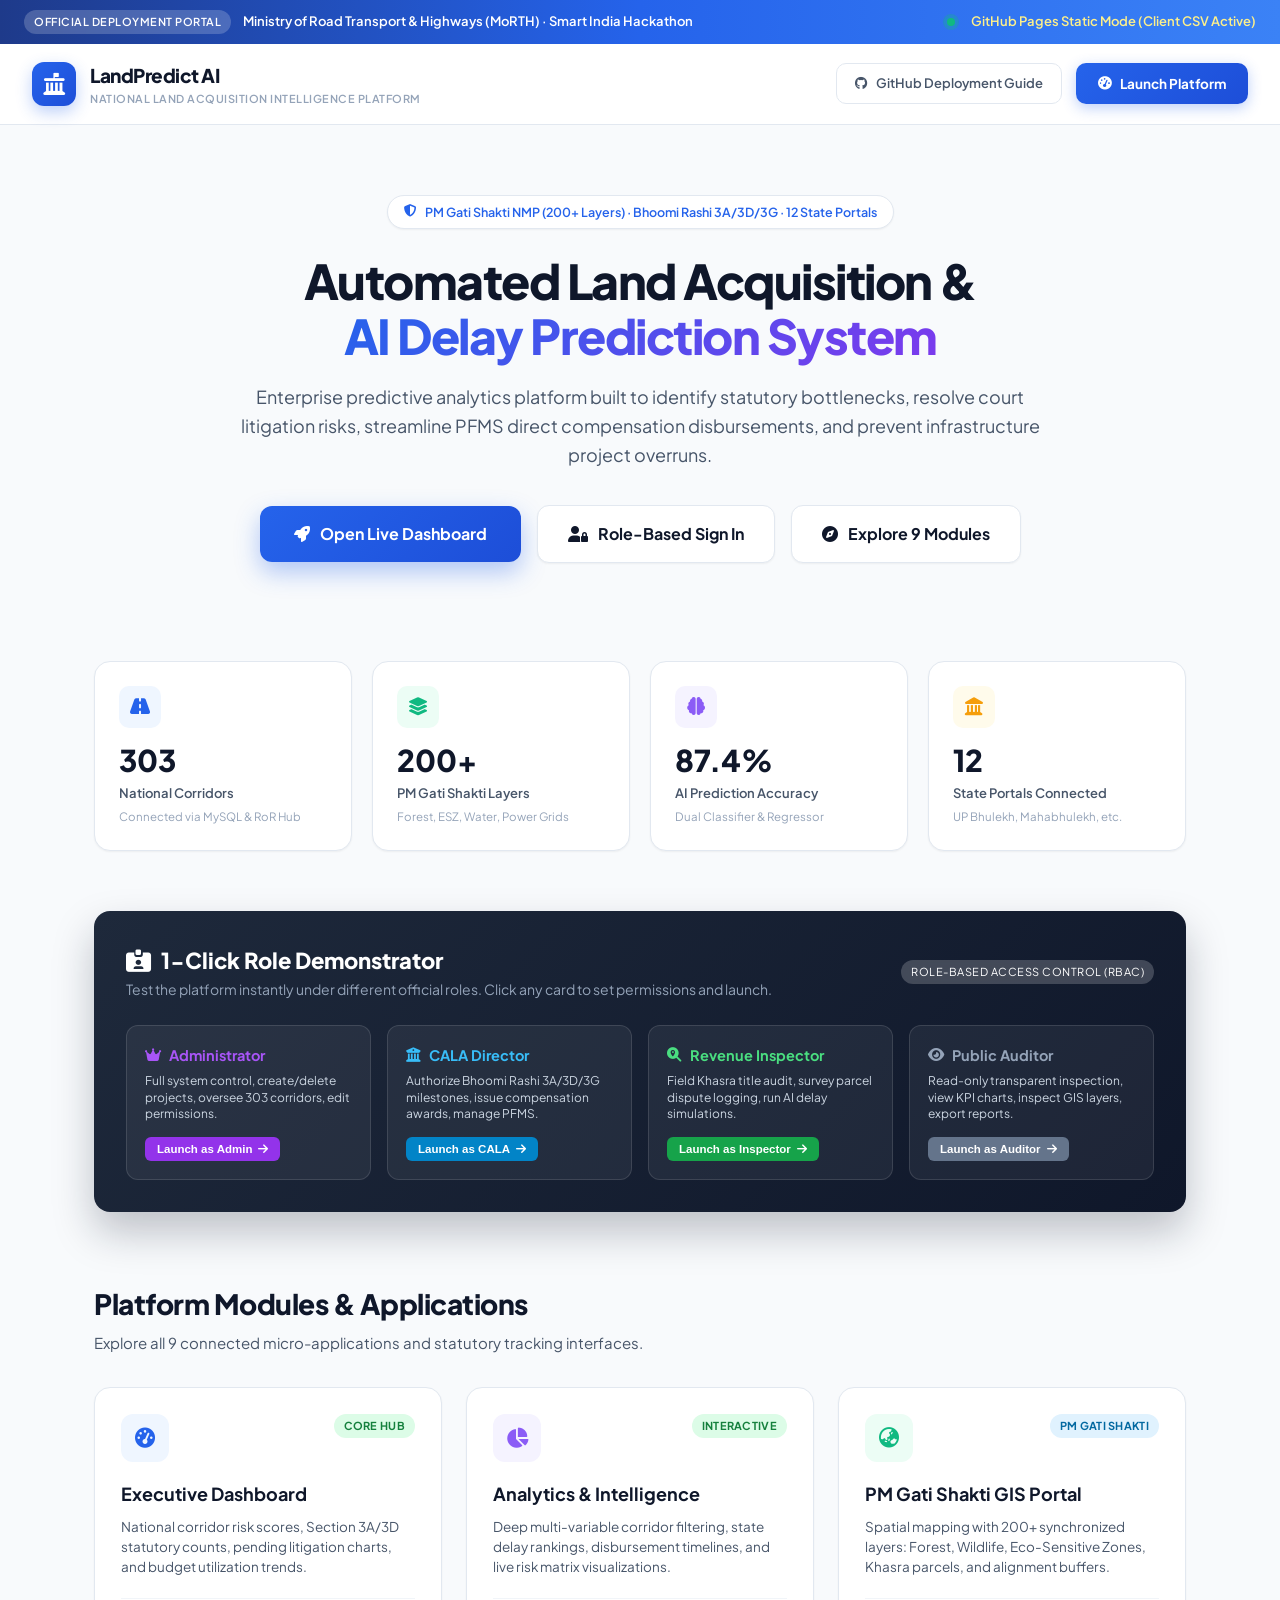
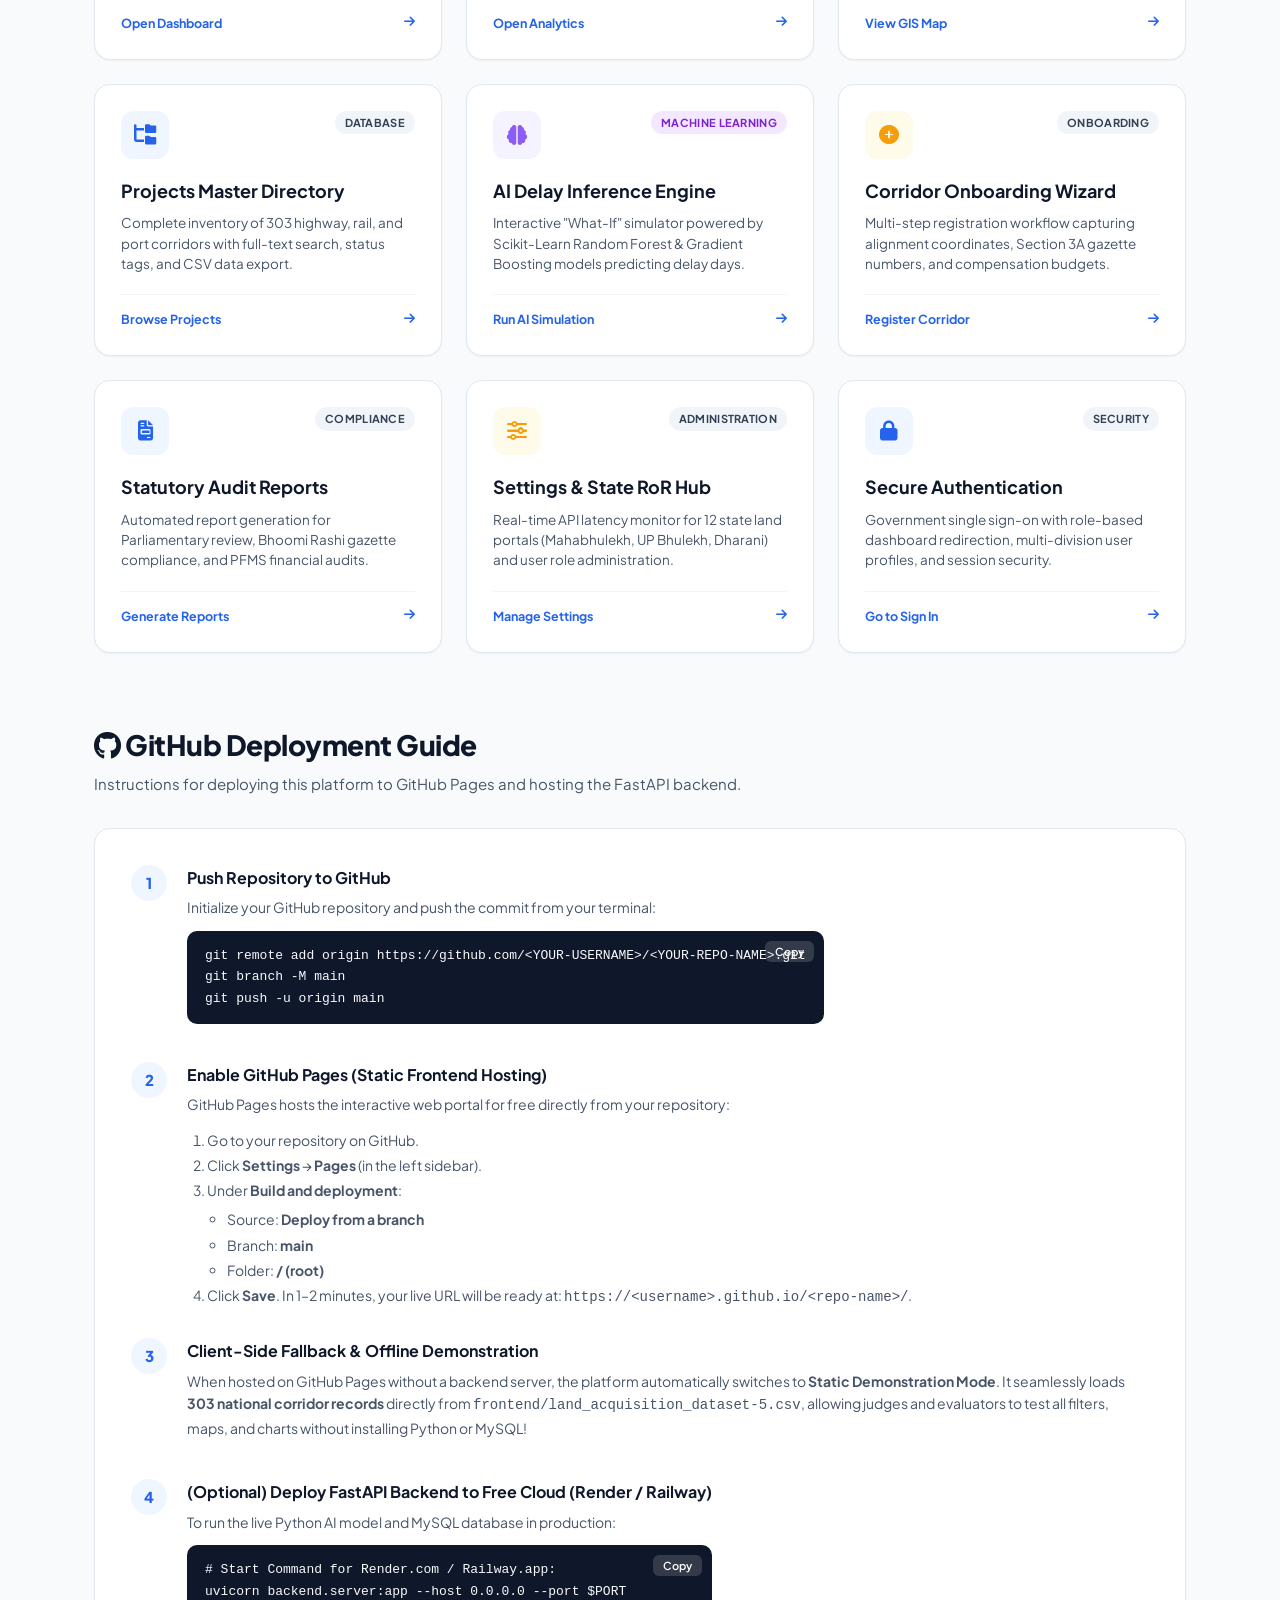
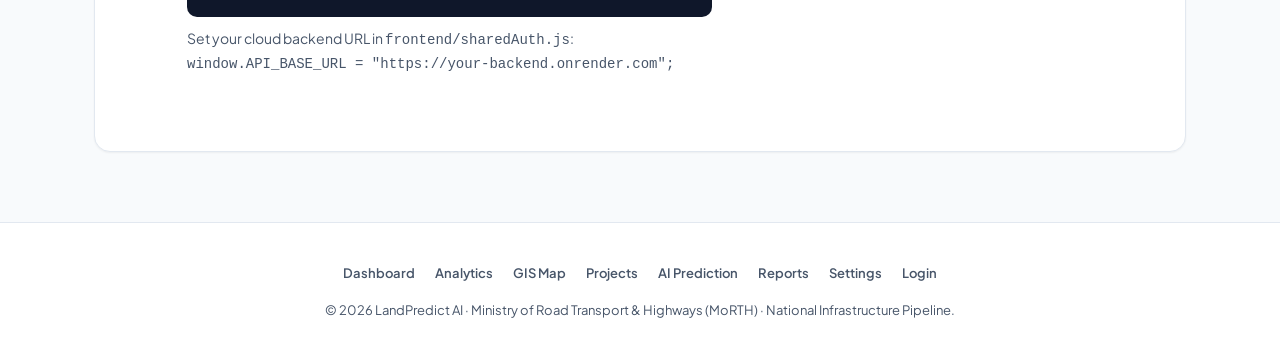
==== index.html @ 73cb28b0 "welcome to LandPredict second" ====
<!DOCTYPE html>
<html lang="en">
<head>
  <meta charset="UTF-8" />
  <meta name="viewport" content="width=device-width, initial-scale=1.0" />
  <title>LandPredict AI | National Land Acquisition Intelligence Platform</title>
  
  <!-- Font & Icons -->
  <link rel="preconnect" href="https://fonts.googleapis.com" />
  <link rel="preconnect" href="https://fonts.gstatic.com" crossorigin />
  <link href="https://fonts.googleapis.com/css2?family=Plus+Jakarta+Sans:wght@400;500;600;700;800&family=JetBrains+Mono:wght@400;600&display=swap" rel="stylesheet" />
  <link rel="stylesheet" href="https://cdnjs.cloudflare.com/ajax/libs/font-awesome/6.5.1/css/all.min.css" />

  <style>
    :root {
      --primary: #2563eb;
      --primary-hover: #1d4ed8;
      --primary-light: #eff6ff;
      --secondary: #0f172a;
      --accent: #f59e0b;
      --success: #10b981;
      --danger: #ef4444;
      --purple: #8b5cf6;
      --teal: #0d9488;
      --bg: #f8fafc;
      --surface: #ffffff;
      --border: #e2e8f0;
      --text-primary: #0f172a;
      --text-secondary: #475569;
      --text-muted: #94a3b8;
      --radius: 16px;
      --shadow-sm: 0 1px 2px 0 rgba(0, 0, 0, 0.05);
      --shadow: 0 10px 30px -5px rgba(0, 0, 0, 0.08);
      --shadow-lg: 0 20px 40px -10px rgba(0, 0, 0, 0.12);
    }

    * {
      box-sizing: border-box;
      margin: 0;
      padding: 0;
    }

    body {
      font-family: 'Plus Jakarta Sans', sans-serif;
      background: var(--bg);
      color: var(--text-primary);
      line-height: 1.6;
      overflow-x: hidden;
    }

    /* Top Announcement Bar */
    .top-banner {
      background: linear-gradient(90deg, #1e3a8a, #2563eb, #3b82f6);
      color: #ffffff;
      padding: 10px 24px;
      font-size: 13px;
      font-weight: 600;
      display: flex;
      justify-content: space-between;
      align-items: center;
      box-shadow: 0 2px 10px rgba(37, 99, 235, 0.2);
    }

    .top-banner-left {
      display: flex;
      align-items: center;
      gap: 12px;
    }

    .banner-badge {
      background: rgba(255, 255, 255, 0.2);
      padding: 3px 10px;
      border-radius: 20px;
      font-size: 11px;
      text-transform: uppercase;
      letter-spacing: 0.5px;
      backdrop-filter: blur(4px);
    }

    .top-banner-right {
      display: flex;
      align-items: center;
      gap: 16px;
    }

    .live-dot {
      width: 8px;
      height: 8px;
      background: #10b981;
      border-radius: 50%;
      display: inline-block;
      box-shadow: 0 0 0 4px rgba(16, 185, 129, 0.3);
      animation: pulseDot 2s infinite;
    }

    @keyframes pulseDot {
      0% { box-shadow: 0 0 0 0 rgba(16, 185, 129, 0.7); }
      70% { box-shadow: 0 0 0 8px rgba(16, 185, 129, 0); }
      100% { box-shadow: 0 0 0 0 rgba(16, 185, 129, 0); }
    }

    /* Navigation Bar */
    .navbar {
      background: rgba(255, 255, 255, 0.95);
      backdrop-filter: blur(12px);
      border-bottom: 1px solid var(--border);
      position: sticky;
      top: 0;
      z-index: 100;
      padding: 16px 32px;
      display: flex;
      justify-content: space-between;
      align-items: center;
    }

    .nav-brand {
      display: flex;
      align-items: center;
      gap: 14px;
      text-decoration: none;
      color: inherit;
    }

    .brand-logo {
      width: 44px;
      height: 44px;
      background: linear-gradient(135deg, #2563eb, #1d4ed8);
      color: #ffffff;
      border-radius: 12px;
      display: flex;
      align-items: center;
      justify-content: center;
      font-size: 22px;
      box-shadow: 0 6px 16px rgba(37, 99, 235, 0.3);
    }

    .brand-text h1 {
      font-size: 19px;
      font-weight: 800;
      letter-spacing: -0.5px;
      color: var(--secondary);
    }

    .brand-text p {
      font-size: 11px;
      font-weight: 600;
      color: var(--text-muted);
      text-transform: uppercase;
      letter-spacing: 0.5px;
    }

    .nav-actions {
      display: flex;
      align-items: center;
      gap: 14px;
    }

    .btn-nav-outline {
      padding: 9px 18px;
      border: 1px solid var(--border);
      border-radius: 10px;
      background: #ffffff;
      color: var(--text-secondary);
      font-size: 13px;
      font-weight: 600;
      text-decoration: none;
      display: inline-flex;
      align-items: center;
      gap: 8px;
      transition: all 0.2s ease;
    }

    .btn-nav-outline:hover {
      border-color: var(--primary);
      color: var(--primary);
      background: var(--primary-light);
    }

    .btn-nav-primary {
      padding: 10px 22px;
      border-radius: 10px;
      background: linear-gradient(135deg, var(--primary), #1d4ed8);
      color: #ffffff;
      font-size: 13.5px;
      font-weight: 700;
      text-decoration: none;
      display: inline-flex;
      align-items: center;
      gap: 8px;
      box-shadow: 0 4px 14px rgba(37, 99, 235, 0.3);
      transition: all 0.2s ease;
    }

    .btn-nav-primary:hover {
      transform: translateY(-2px);
      box-shadow: 0 8px 20px rgba(37, 99, 235, 0.4);
    }

    /* Hero Section */
    .hero {
      padding: 70px 24px 50px 24px;
      text-align: center;
      max-width: 1080px;
      margin: 0 auto;
    }

    .hero-pill {
      display: inline-flex;
      align-items: center;
      gap: 8px;
      background: #ffffff;
      border: 1px solid var(--border);
      border-radius: 30px;
      padding: 6px 16px;
      font-size: 12.5px;
      font-weight: 600;
      color: var(--primary);
      margin-bottom: 24px;
      box-shadow: var(--shadow-sm);
    }

    .hero h1 {
      font-size: 48px;
      font-weight: 800;
      line-height: 1.15;
      letter-spacing: -1.5px;
      color: var(--secondary);
      margin-bottom: 20px;
    }

    .hero h1 span {
      background: linear-gradient(135deg, #2563eb, #7c3aed);
      -webkit-background-clip: text;
      -webkit-text-fill-color: transparent;
    }

    .hero p {
      font-size: 18px;
      color: var(--text-secondary);
      max-width: 800px;
      margin: 0 auto 36px auto;
      line-height: 1.6;
    }

    .hero-cta-row {
      display: flex;
      justify-content: center;
      align-items: center;
      gap: 16px;
      flex-wrap: wrap;
      margin-bottom: 48px;
    }

    .btn-hero-primary {
      padding: 15px 34px;
      border-radius: 12px;
      background: linear-gradient(135deg, #2563eb, #1d4ed8);
      color: #ffffff;
      font-size: 16px;
      font-weight: 700;
      text-decoration: none;
      display: inline-flex;
      align-items: center;
      gap: 10px;
      box-shadow: 0 10px 25px rgba(37, 99, 235, 0.35);
      transition: all 0.25s ease;
    }

    .btn-hero-primary:hover {
      transform: translateY(-3px);
      box-shadow: 0 14px 30px rgba(37, 99, 235, 0.45);
    }

    .btn-hero-secondary {
      padding: 15px 30px;
      border-radius: 12px;
      background: #ffffff;
      border: 1px solid var(--border);
      color: var(--secondary);
      font-size: 16px;
      font-weight: 700;
      text-decoration: none;
      display: inline-flex;
      align-items: center;
      gap: 10px;
      box-shadow: var(--shadow-sm);
      transition: all 0.25s ease;
    }

    .btn-hero-secondary:hover {
      background: var(--surface);
      border-color: #cbd5e1;
      transform: translateY(-2px);
    }

    /* Metrics Bar */
    .metrics-container {
      display: grid;
      grid-template-columns: repeat(auto-fit, minmax(220px, 1fr));
      gap: 20px;
      max-width: 1140px;
      margin: 0 auto 60px auto;
      padding: 0 24px;
    }

    .metric-card {
      background: #ffffff;
      border: 1px solid var(--border);
      border-radius: var(--radius);
      padding: 24px;
      text-align: left;
      box-shadow: var(--shadow-sm);
      transition: transform 0.2s ease, box-shadow 0.2s ease;
    }

    .metric-card:hover {
      transform: translateY(-3px);
      box-shadow: var(--shadow);
    }

    .metric-icon {
      width: 42px;
      height: 42px;
      border-radius: 10px;
      display: flex;
      align-items: center;
      justify-content: center;
      font-size: 18px;
      margin-bottom: 16px;
    }

    .icon-blue { background: #eff6ff; color: #2563eb; }
    .icon-green { background: #ecfdf5; color: #10b981; }
    .icon-purple { background: #f5f3ff; color: #8b5cf6; }
    .icon-amber { background: #fffbeb; color: #f59e0b; }

    .metric-value {
      font-size: 30px;
      font-weight: 800;
      color: var(--secondary);
      line-height: 1.1;
      margin-bottom: 6px;
    }

    .metric-label {
      font-size: 13px;
      font-weight: 600;
      color: var(--text-secondary);
    }

    .metric-sub {
      font-size: 11.5px;
      color: var(--text-muted);
      margin-top: 4px;
    }

    /* Section Header */
    .section-wrapper {
      max-width: 1140px;
      margin: 0 auto 70px auto;
      padding: 0 24px;
    }

    .section-header {
      margin-bottom: 32px;
      display: flex;
      justify-content: space-between;
      align-items: flex-end;
      flex-wrap: wrap;
      gap: 16px;
    }

    .section-header h2 {
      font-size: 28px;
      font-weight: 800;
      color: var(--secondary);
      letter-spacing: -0.5px;
    }

    .section-header p {
      font-size: 15px;
      color: var(--text-secondary);
      margin-top: 4px;
    }

    /* Module Launch Grid */
    .modules-grid {
      display: grid;
      grid-template-columns: repeat(auto-fill, minmax(330px, 1fr));
      gap: 24px;
    }

    .module-card {
      background: #ffffff;
      border: 1px solid var(--border);
      border-radius: var(--radius);
      padding: 26px;
      display: flex;
      flex-direction: column;
      justify-content: space-between;
      text-decoration: none;
      color: inherit;
      box-shadow: var(--shadow-sm);
      transition: all 0.25s cubic-bezier(0.16, 1, 0.3, 1);
      position: relative;
      overflow: hidden;
    }

    .module-card:hover {
      transform: translateY(-5px);
      box-shadow: var(--shadow-lg);
      border-color: #93c5fd;
    }

    .card-top {
      display: flex;
      justify-content: space-between;
      align-items: flex-start;
      margin-bottom: 18px;
    }

    .card-icon {
      width: 48px;
      height: 48px;
      border-radius: 12px;
      display: flex;
      align-items: center;
      justify-content: center;
      font-size: 20px;
    }

    .card-tag {
      font-size: 11px;
      font-weight: 700;
      padding: 3px 10px;
      border-radius: 20px;
      text-transform: uppercase;
      letter-spacing: 0.3px;
    }

    .tag-live { background: #dcfce7; color: #15803d; }
    .tag-ai { background: #f3e8ff; color: #7e22ce; }
    .tag-gis { background: #e0f2fe; color: #0369a1; }
    .tag-core { background: #f1f5f9; color: #334155; }

    .module-card h3 {
      font-size: 18px;
      font-weight: 700;
      color: var(--secondary);
      margin-bottom: 8px;
      display: flex;
      align-items: center;
      gap: 8px;
    }

    .module-card p {
      font-size: 13.5px;
      color: var(--text-secondary);
      line-height: 1.5;
      margin-bottom: 20px;
    }

    .card-footer {
      display: flex;
      justify-content: space-between;
      align-items: center;
      border-top: 1px solid #f1f5f9;
      padding-top: 14px;
      font-size: 12.5px;
      font-weight: 700;
      color: var(--primary);
    }

    .card-footer i {
      transition: transform 0.2s ease;
    }

    .module-card:hover .card-footer i {
      transform: translateX(4px);
    }

    /* Role Quick Selector Box */
    .role-simulator-card {
      background: linear-gradient(135deg, #1e293b, #0f172a);
      border-radius: var(--radius);
      padding: 32px;
      color: #ffffff;
      margin-bottom: 70px;
      box-shadow: 0 20px 40px rgba(15, 23, 42, 0.25);
    }

    .role-sim-header {
      display: flex;
      justify-content: space-between;
      align-items: center;
      margin-bottom: 24px;
      flex-wrap: wrap;
      gap: 16px;
    }

    .role-sim-header h3 {
      font-size: 22px;
      font-weight: 800;
      display: flex;
      align-items: center;
      gap: 10px;
    }

    .role-sim-header p {
      font-size: 14px;
      color: #94a3b8;
    }

    .roles-grid {
      display: grid;
      grid-template-columns: repeat(auto-fit, minmax(230px, 1fr));
      gap: 16px;
    }

    .role-btn-card {
      background: rgba(255, 255, 255, 0.06);
      border: 1px solid rgba(255, 255, 255, 0.12);
      border-radius: 12px;
      padding: 18px;
      text-align: left;
      cursor: pointer;
      color: #ffffff;
      transition: all 0.2s ease;
      display: flex;
      flex-direction: column;
      justify-content: space-between;
    }

    .role-btn-card:hover {
      background: rgba(255, 255, 255, 0.12);
      border-color: #60a5fa;
      transform: translateY(-3px);
    }

    .role-badge-title {
      font-size: 14.5px;
      font-weight: 700;
      margin-bottom: 6px;
      display: flex;
      align-items: center;
      gap: 8px;
    }

    .role-btn-card p {
      font-size: 12px;
      color: #cbd5e1;
      line-height: 1.4;
      margin-bottom: 14px;
    }

    .btn-launch-role {
      font-size: 11.5px;
      font-weight: 700;
      padding: 6px 12px;
      border-radius: 6px;
      background: var(--primary);
      color: #ffffff;
      border: none;
      display: inline-flex;
      align-items: center;
      gap: 6px;
      cursor: pointer;
      width: fit-content;
    }

    /* GitHub Deployment Guide */
    .guide-card {
      background: #ffffff;
      border: 1px solid var(--border);
      border-radius: var(--radius);
      padding: 36px;
      box-shadow: var(--shadow-sm);
    }

    .step-item {
      display: flex;
      gap: 20px;
      margin-bottom: 28px;
    }

    .step-number {
      width: 36px;
      height: 36px;
      border-radius: 50%;
      background: var(--primary-light);
      color: var(--primary);
      font-weight: 800;
      font-size: 15px;
      display: flex;
      align-items: center;
      justify-content: center;
      flex-shrink: 0;
    }

    .step-content h4 {
      font-size: 16px;
      font-weight: 700;
      color: var(--secondary);
      margin-bottom: 6px;
    }

    .step-content p {
      font-size: 14px;
      color: var(--text-secondary);
      margin-bottom: 12px;
    }

    .code-box {
      background: #0f172a;
      color: #f8fafc;
      padding: 14px 18px;
      border-radius: 10px;
      font-family: 'JetBrains Mono', monospace;
      font-size: 13px;
      overflow-x: auto;
      margin-bottom: 10px;
      position: relative;
    }

    .code-box button.copy-btn {
      position: absolute;
      top: 10px;
      right: 10px;
      background: rgba(255, 255, 255, 0.15);
      border: none;
      color: #ffffff;
      padding: 4px 10px;
      border-radius: 6px;
      font-size: 11px;
      font-family: 'Plus Jakarta Sans', sans-serif;
      font-weight: 600;
      cursor: pointer;
      transition: background 0.15s ease;
    }

    .code-box button.copy-btn:hover {
      background: rgba(255, 255, 255, 0.3);
    }

    /* Footer */
    footer {
      background: #ffffff;
      border-top: 1px solid var(--border);
      padding: 40px 24px;
      text-align: center;
      font-size: 13px;
      color: var(--text-secondary);
    }

    .footer-links {
      display: flex;
      justify-content: center;
      gap: 20px;
      margin-bottom: 16px;
      flex-wrap: wrap;
    }

    .footer-links a {
      color: var(--text-secondary);
      text-decoration: none;
      font-weight: 600;
      transition: color 0.15s ease;
    }

    .footer-links a:hover {
      color: var(--primary);
    }

    /* Toast */
    #deployToast {
      position: fixed;
      bottom: 24px;
      right: 24px;
      background: #0f172a;
      color: #ffffff;
      padding: 12px 20px;
      border-radius: 10px;
      font-size: 13px;
      font-weight: 600;
      box-shadow: 0 10px 30px rgba(0,0,0,0.25);
      display: none;
      align-items: center;
      gap: 10px;
      z-index: 1000;
      animation: fadeIn 0.2s ease;
    }

    @keyframes fadeIn {
      from { opacity: 0; transform: translateY(10px); }
      to { opacity: 1; transform: translateY(0); }
    }
  </style>
</head>
<body>

  <!-- Top Announcement Bar -->
  <div class="top-banner">
    <div class="top-banner-left">
      <span class="banner-badge">Official Deployment Portal</span>
      <span>Ministry of Road Transport & Highways (MoRTH) &middot; Smart India Hackathon</span>
    </div>
    <div class="top-banner-right">
      <span class="live-dot"></span>
      <span id="backendStatusText">Backend API: Checking...</span>
    </div>
  </div>

  <!-- Navigation Bar -->
  <nav class="navbar">
    <a href="#" class="nav-brand">
      <div class="brand-logo">
        <i class="fa-solid fa-landmark-flag"></i>
      </div>
      <div class="brand-text">
        <h1>LandPredict AI</h1>
        <p>National Land Acquisition Intelligence Platform</p>
      </div>
    </a>

    <div class="nav-actions">
      <a href="#github-guide" class="btn-nav-outline">
        <i class="fa-brands fa-github"></i> GitHub Deployment Guide
      </a>
      <a href="frontend/dashboard.html" class="btn-nav-primary">
        <i class="fa-solid fa-gauge-high"></i> Launch Platform
      </a>
    </div>
  </nav>

  <!-- Hero Section -->
  <header class="hero">
    <div class="hero-pill">
      <i class="fa-solid fa-shield-halved"></i>
      PM Gati Shakti NMP (200+ Layers) &middot; Bhoomi Rashi 3A/3D/3G &middot; 12 State Portals
    </div>
    <h1>
      Automated Land Acquisition &amp;<br />
      <span>AI Delay Prediction System</span>
    </h1>
    <p>
      Enterprise predictive analytics platform built to identify statutory bottlenecks, resolve court litigation risks, streamline PFMS direct compensation disbursements, and prevent infrastructure project overruns.
    </p>

    <div class="hero-cta-row">
      <a href="frontend/dashboard.html" class="btn-hero-primary">
        <i class="fa-solid fa-rocket"></i> Open Live Dashboard
      </a>
      <a href="frontend/login.html" class="btn-hero-secondary">
        <i class="fa-solid fa-user-lock"></i> Role-Based Sign In
      </a>
      <a href="#modules" class="btn-hero-secondary">
        <i class="fa-solid fa-compass"></i> Explore 9 Modules
      </a>
    </div>
  </header>

  <!-- System Metrics Overview -->
  <section class="metrics-container">
    <div class="metric-card">
      <div class="metric-icon icon-blue">
        <i class="fa-solid fa-road"></i>
      </div>
      <div class="metric-value">303</div>
      <div class="metric-label">National Corridors</div>
      <div class="metric-sub">Connected via MySQL &amp; RoR Hub</div>
    </div>

    <div class="metric-card">
      <div class="metric-icon icon-green">
        <i class="fa-solid fa-layer-group"></i>
      </div>
      <div class="metric-value">200+</div>
      <div class="metric-label">PM Gati Shakti Layers</div>
      <div class="metric-sub">Forest, ESZ, Water, Power Grids</div>
    </div>

    <div class="metric-card">
      <div class="metric-icon icon-purple">
        <i class="fa-solid fa-brain"></i>
      </div>
      <div class="metric-value">87.4%</div>
      <div class="metric-label">AI Prediction Accuracy</div>
      <div class="metric-sub">Dual Classifier &amp; Regressor</div>
    </div>

    <div class="metric-card">
      <div class="metric-icon icon-amber">
        <i class="fa-solid fa-landmark"></i>
      </div>
      <div class="metric-value">12</div>
      <div class="metric-label">State Portals Connected</div>
      <div class="metric-sub">UP Bhulekh, Mahabhulekh, etc.</div>
    </div>
  </section>

  <!-- Quick Demo Role Switcher -->
  <section class="section-wrapper">
    <div class="role-simulator-card">
      <div class="role-sim-header">
        <div>
          <h3><i class="fa-solid fa-id-card-clip"></i> 1-Click Role Demonstrator</h3>
          <p>Test the platform instantly under different official roles. Click any card to set permissions and launch.</p>
        </div>
        <span class="banner-badge">Role-Based Access Control (RBAC)</span>
      </div>

      <div class="roles-grid">
        <div class="role-btn-card" onclick="launchWithRole('Administrator')">
          <div>
            <div class="role-badge-title" style="color:#a855f7;">
              <i class="fa-solid fa-crown"></i> Administrator
            </div>
            <p>Full system control, create/delete projects, oversee 303 corridors, edit permissions.</p>
          </div>
          <button class="btn-launch-role" style="background:#9333ea;">
            Launch as Admin <i class="fa-solid fa-arrow-right"></i>
          </button>
        </div>

        <div class="role-btn-card" onclick="launchWithRole('CALA Project Director')">
          <div>
            <div class="role-badge-title" style="color:#38bdf8;">
              <i class="fa-solid fa-building-columns"></i> CALA Director
            </div>
            <p>Authorize Bhoomi Rashi 3A/3D/3G milestones, issue compensation awards, manage PFMS.</p>
          </div>
          <button class="btn-launch-role" style="background:#0284c7;">
            Launch as CALA <i class="fa-solid fa-arrow-right"></i>
          </button>
        </div>

        <div class="role-btn-card" onclick="launchWithRole('Revenue Inspector')">
          <div>
            <div class="role-badge-title" style="color:#4ade80;">
              <i class="fa-solid fa-magnifying-glass-location"></i> Revenue Inspector
            </div>
            <p>Field Khasra title audit, survey parcel dispute logging, run AI delay simulations.</p>
          </div>
          <button class="btn-launch-role" style="background:#16a34a;">
            Launch as Inspector <i class="fa-solid fa-arrow-right"></i>
          </button>
        </div>

        <div class="role-btn-card" onclick="launchWithRole('Public Auditor')">
          <div>
            <div class="role-badge-title" style="color:#94a3b8;">
              <i class="fa-solid fa-eye"></i> Public Auditor
            </div>
            <p>Read-only transparent inspection, view KPI charts, inspect GIS layers, export reports.</p>
          </div>
          <button class="btn-launch-role" style="background:#64748b;">
            Launch as Auditor <i class="fa-solid fa-arrow-right"></i>
          </button>
        </div>
      </div>
    </div>
  </section>

  <!-- Interactive Module Launch Grid -->
  <section class="section-wrapper" id="modules">
    <div class="section-header">
      <div>
        <h2>Platform Modules &amp; Applications</h2>
        <p>Explore all 9 connected micro-applications and statutory tracking interfaces.</p>
      </div>
    </div>

    <div class="modules-grid">
      <!-- 1. Dashboard -->
      <a href="frontend/dashboard.html" class="module-card">
        <div>
          <div class="card-top">
            <div class="card-icon icon-blue">
              <i class="fa-solid fa-gauge-high"></i>
            </div>
            <span class="card-tag tag-live">Core Hub</span>
          </div>
          <h3>Executive Dashboard</h3>
          <p>National corridor risk scores, Section 3A/3D statutory counts, pending litigation charts, and budget utilization trends.</p>
        </div>
        <div class="card-footer">
          <span>Open Dashboard</span>
          <i class="fa-solid fa-arrow-right"></i>
        </div>
      </a>

      <!-- 2. Analytics -->
      <a href="frontend/Analytics.html" class="module-card">
        <div>
          <div class="card-top">
            <div class="card-icon icon-purple">
              <i class="fa-solid fa-chart-pie"></i>
            </div>
            <span class="card-tag tag-live">Interactive</span>
          </div>
          <h3>Analytics &amp; Intelligence</h3>
          <p>Deep multi-variable corridor filtering, state delay rankings, disbursement timelines, and live risk matrix visualizations.</p>
        </div>
        <div class="card-footer">
          <span>Open Analytics</span>
          <i class="fa-solid fa-arrow-right"></i>
        </div>
      </a>

      <!-- 3. GIS Map -->
      <a href="frontend/gisMap.html" class="module-card">
        <div>
          <div class="card-top">
            <div class="card-icon icon-green">
              <i class="fa-solid fa-earth-asia"></i>
            </div>
            <span class="card-tag tag-gis">PM Gati Shakti</span>
          </div>
          <h3>PM Gati Shakti GIS Portal</h3>
          <p>Spatial mapping with 200+ synchronized layers: Forest, Wildlife, Eco-Sensitive Zones, Khasra parcels, and alignment buffers.</p>
        </div>
        <div class="card-footer">
          <span>View GIS Map</span>
          <i class="fa-solid fa-arrow-right"></i>
        </div>
      </a>

      <!-- 4. Projects Directory -->
      <a href="frontend/projects.html" class="module-card">
        <div>
          <div class="card-top">
            <div class="card-icon icon-blue">
              <i class="fa-solid fa-folder-tree"></i>
            </div>
            <span class="card-tag tag-core">Database</span>
          </div>
          <h3>Projects Master Directory</h3>
          <p>Complete inventory of 303 highway, rail, and port corridors with full-text search, status tags, and CSV data export.</p>
        </div>
        <div class="card-footer">
          <span>Browse Projects</span>
          <i class="fa-solid fa-arrow-right"></i>
        </div>
      </a>

      <!-- 5. AI Prediction -->
      <a href="frontend/aiPrediction.html" class="module-card">
        <div>
          <div class="card-top">
            <div class="card-icon icon-purple">
              <i class="fa-solid fa-brain"></i>
            </div>
            <span class="card-tag tag-ai">Machine Learning</span>
          </div>
          <h3>AI Delay Inference Engine</h3>
          <p>Interactive "What-If" simulator powered by Scikit-Learn Random Forest &amp; Gradient Boosting models predicting delay days.</p>
        </div>
        <div class="card-footer">
          <span>Run AI Simulation</span>
          <i class="fa-solid fa-arrow-right"></i>
        </div>
      </a>

      <!-- 6. Create Project -->
      <a href="frontend/createProject.html" class="module-card">
        <div>
          <div class="card-top">
            <div class="card-icon icon-amber">
              <i class="fa-solid fa-circle-plus"></i>
            </div>
            <span class="card-tag tag-core">Onboarding</span>
          </div>
          <h3>Corridor Onboarding Wizard</h3>
          <p>Multi-step registration workflow capturing alignment coordinates, Section 3A gazette numbers, and compensation budgets.</p>
        </div>
        <div class="card-footer">
          <span>Register Corridor</span>
          <i class="fa-solid fa-arrow-right"></i>
        </div>
      </a>

      <!-- 7. Reports -->
      <a href="frontend/reports.html" class="module-card">
        <div>
          <div class="card-top">
            <div class="card-icon icon-blue">
              <i class="fa-solid fa-file-invoice"></i>
            </div>
            <span class="card-tag tag-core">Compliance</span>
          </div>
          <h3>Statutory Audit Reports</h3>
          <p>Automated report generation for Parliamentary review, Bhoomi Rashi gazette compliance, and PFMS financial audits.</p>
        </div>
        <div class="card-footer">
          <span>Generate Reports</span>
          <i class="fa-solid fa-arrow-right"></i>
        </div>
      </a>

      <!-- 8. Settings & Portals -->
      <a href="frontend/settings.html" class="module-card">
        <div>
          <div class="card-top">
            <div class="card-icon icon-amber">
              <i class="fa-solid fa-sliders"></i>
            </div>
            <span class="card-tag tag-core">Administration</span>
          </div>
          <h3>Settings &amp; State RoR Hub</h3>
          <p>Real-time API latency monitor for 12 state land portals (Mahabhulekh, UP Bhulekh, Dharani) and user role administration.</p>
        </div>
        <div class="card-footer">
          <span>Manage Settings</span>
          <i class="fa-solid fa-arrow-right"></i>
        </div>
      </a>

      <!-- 9. Sign In & Access -->
      <a href="frontend/login.html" class="module-card">
        <div>
          <div class="card-top">
            <div class="card-icon icon-blue">
              <i class="fa-solid fa-lock"></i>
            </div>
            <span class="card-tag tag-core">Security</span>
          </div>
          <h3>Secure Authentication</h3>
          <p>Government single sign-on with role-based dashboard redirection, multi-division user profiles, and session security.</p>
        </div>
        <div class="card-footer">
          <span>Go to Sign In</span>
          <i class="fa-solid fa-arrow-right"></i>
        </div>
      </a>
    </div>
  </section>

  <!-- GitHub Deployment Guide Section -->
  <section class="section-wrapper" id="github-guide">
    <div class="section-header">
      <div>
        <h2><i class="fa-brands fa-github"></i> GitHub Deployment Guide</h2>
        <p>Instructions for deploying this platform to GitHub Pages and hosting the FastAPI backend.</p>
      </div>
    </div>

    <div class="guide-card">
      <!-- Step 1 -->
      <div class="step-item">
        <div class="step-number">1</div>
        <div class="step-content">
          <h4>Push Repository to GitHub</h4>
          <p>Initialize your GitHub repository and push the commit from your terminal:</p>
          <div class="code-box">
            <code>git remote add origin https://github.com/&lt;YOUR-USERNAME&gt;/&lt;YOUR-REPO-NAME&gt;.git<br />
git branch -M main<br />
git push -u origin main</code>
            <button class="copy-btn" onclick="copyCode(this)">Copy</button>
          </div>
        </div>
      </div>

      <!-- Step 2 -->
      <div class="step-item">
        <div class="step-number">2</div>
        <div class="step-content">
          <h4>Enable GitHub Pages (Static Frontend Hosting)</h4>
          <p>GitHub Pages hosts the interactive web portal for free directly from your repository:</p>
          <ol style="margin-left: 20px; font-size: 14px; color: var(--text-secondary); line-height: 1.8;">
            <li>Go to your repository on GitHub.</li>
            <li>Click <strong>Settings</strong> &rarr; <strong>Pages</strong> (in the left sidebar).</li>
            <li>Under <strong>Build and deployment</strong>:
              <ul style="margin-left: 20px; margin-top: 4px;">
                <li>Source: <strong>Deploy from a branch</strong></li>
                <li>Branch: <strong>main</strong></li>
                <li>Folder: <strong>/ (root)</strong></li>
              </ul>
            </li>
            <li>Click <strong>Save</strong>. In 1&ndash;2 minutes, your live URL will be ready at: <code>https://&lt;username&gt;.github.io/&lt;repo-name&gt;/</code>.</li>
          </ol>
        </div>
      </div>

      <!-- Step 3 -->
      <div class="step-item">
        <div class="step-number">3</div>
        <div class="step-content">
          <h4>Client-Side Fallback &amp; Offline Demonstration</h4>
          <p>
            When hosted on GitHub Pages without a backend server, the platform automatically switches to <strong>Static Demonstration Mode</strong>. It seamlessly loads <strong>303 national corridor records</strong> directly from <code>frontend/land_acquisition_dataset-5.csv</code>, allowing judges and evaluators to test all filters, maps, and charts without installing Python or MySQL!
          </p>
        </div>
      </div>

      <!-- Step 4 -->
      <div class="step-item">
        <div class="step-number">4</div>
        <div class="step-content">
          <h4>(Optional) Deploy FastAPI Backend to Free Cloud (Render / Railway)</h4>
          <p>To run the live Python AI model and MySQL database in production:</p>
          <div class="code-box">
            <code># Start Command for Render.com / Railway.app:<br />
uvicorn backend.server:app --host 0.0.0.0 --port $PORT</code>
            <button class="copy-btn" onclick="copyCode(this)">Copy</button>
          </div>
          <p style="margin-top: 8px;">
            Set your cloud backend URL in <code>frontend/sharedAuth.js</code>:
            <br />
            <code>window.API_BASE_URL = "https://your-backend.onrender.com";</code>
          </p>
        </div>
      </div>
    </div>
  </section>

  <!-- Footer -->
  <footer>
    <div class="footer-links">
      <a href="frontend/dashboard.html">Dashboard</a>
      <a href="frontend/Analytics.html">Analytics</a>
      <a href="frontend/gisMap.html">GIS Map</a>
      <a href="frontend/projects.html">Projects</a>
      <a href="frontend/aiPrediction.html">AI Prediction</a>
      <a href="frontend/reports.html">Reports</a>
      <a href="frontend/settings.html">Settings</a>
      <a href="frontend/login.html">Login</a>
    </div>
    <p>
      &copy; 2026 LandPredict AI &middot; Ministry of Road Transport &amp; Highways (MoRTH) &middot; National Infrastructure Pipeline.
    </p>
  </footer>

  <div id="deployToast">
    <i class="fa-solid fa-circle-check" style="color:#10b981;"></i>
    <span id="toastMsg">Role activated!</span>
  </div>

  <script>
    // Check Backend API Connection Status
    async function checkBackend() {
      const statusEl = document.getElementById("backendStatusText");
      const urls = [
        window.location.port === "8000" ? window.location.origin : "http://127.0.0.1:8000"
      ];
      for (const u of urls) {
        try {
          const res = await fetch(`${u}/api/automation/status`, { method: "GET" });
          if (res.ok) {
            statusEl.textContent = "Backend API: Connected (MySQL & ML Live)";
            statusEl.style.color = "#a7f3d0";
            return;
          }
        } catch (e) {}
      }
      statusEl.textContent = "GitHub Pages Static Mode (Client CSV Active)";
      statusEl.style.color = "#fef08a";
    }

    // Launch with a pre-configured role
    const ROLES = {
      "Administrator": {
        id: 1, first_name: "Shiv", last_name: "Verma", full_name: "Shiv Verma",
        email: "shivvar70878@gmail.com", organization: "Ministry of Road Transport & Highways",
        role: "Administrator",
        permissions: { can_create_project: true, can_edit_project: true, can_delete_project: true, can_predict_delay: true, can_access_portals: true, can_manage_users: true, can_export_reports: true, role_badge_color: "#9333ea" }
      },
      "CALA Project Director": {
        id: 2, first_name: "CALA", last_name: "Director", full_name: "CALA Project Director",
        email: "cala.morth@gov.in", organization: "NHAI Land Acquisition CALA Office",
        role: "CALA Project Director",
        permissions: { can_create_project: true, can_edit_project: true, can_delete_project: false, can_predict_delay: true, can_access_portals: true, can_manage_users: false, can_export_reports: true, role_badge_color: "#0284c7" }
      },
      "Revenue Inspector": {
        id: 3, first_name: "Revenue", last_name: "Inspector", full_name: "Revenue Inspector",
        email: "revenue.officer@gov.in", organization: "State Revenue Department (DILRMP)",
        role: "Revenue Inspector",
        permissions: { can_create_project: false, can_edit_project: true, can_delete_project: false, can_predict_delay: true, can_access_portals: true, can_manage_users: false, can_export_reports: true, role_badge_color: "#16a34a" }
      },
      "Public Auditor": {
        id: 4, first_name: "Public", last_name: "Auditor", full_name: "Public Auditor",
        email: "auditor@sih.gov.in", organization: "Smart India Hackathon Evaluation Council",
        role: "Public Auditor",
        permissions: { can_create_project: false, can_edit_project: false, can_delete_project: false, can_predict_delay: true, can_access_portals: true, can_manage_users: false, can_export_reports: true, role_badge_color: "#64748b" }
      }
    };

    function launchWithRole(roleName) {
      const user = ROLES[roleName];
      if (user) {
        localStorage.setItem("landPredictUser", JSON.stringify(user));
        showToast(`Role switched to: ${roleName}! Launching Dashboard...`);
        setTimeout(() => {
          window.location.href = "frontend/dashboard.html";
        }, 900);
      }
    }

    function showToast(msg) {
      const toast = document.getElementById("deployToast");
      const msgEl = document.getElementById("toastMsg");
      msgEl.textContent = msg;
      toast.style.display = "flex";
      setTimeout(() => {
        toast.style.display = "none";
      }, 2500);
    }

    function copyCode(btn) {
      const code = btn.parentElement.querySelector("code").innerText;
      navigator.clipboard.writeText(code).then(() => {
        btn.textContent = "Copied!";
        setTimeout(() => { btn.textContent = "Copy"; }, 2000);
      });
    }

    document.addEventListener("DOMContentLoaded", () => {
      checkBackend();
    });
  </script>
</body>
</html>
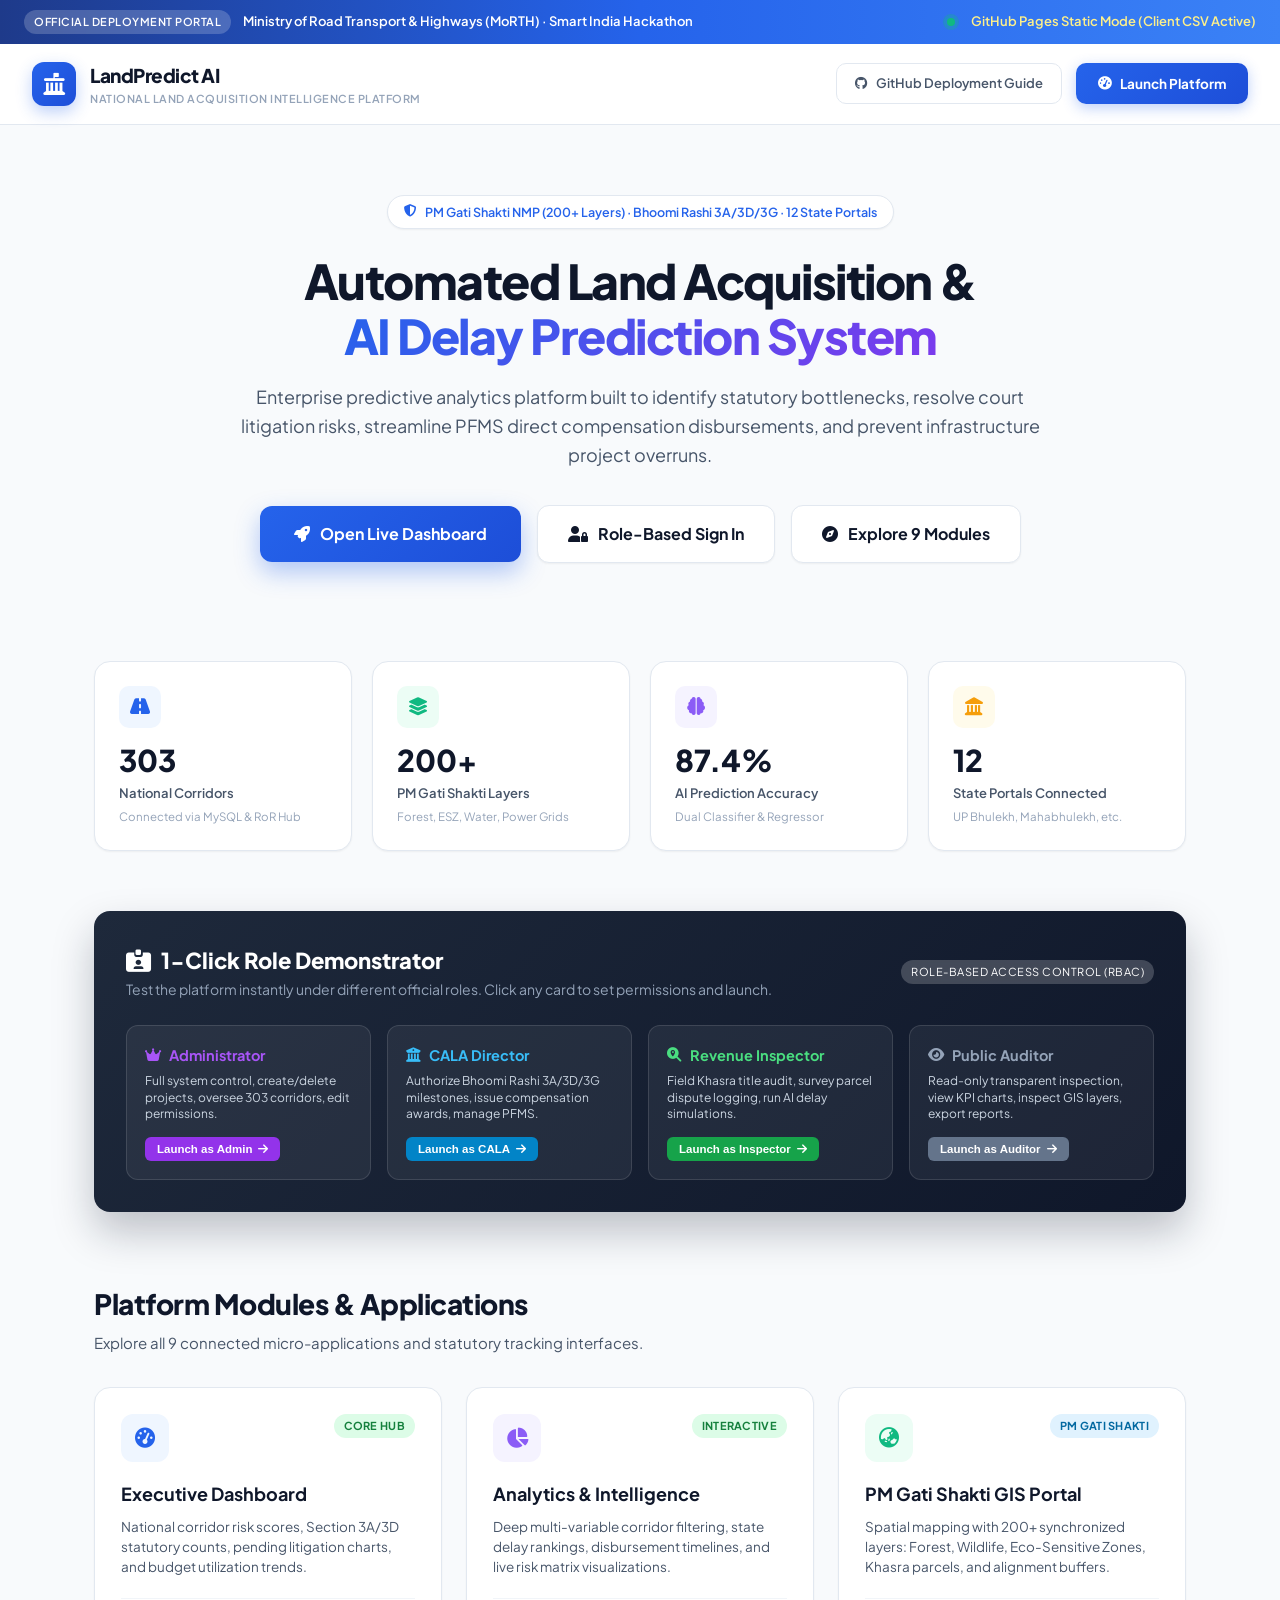
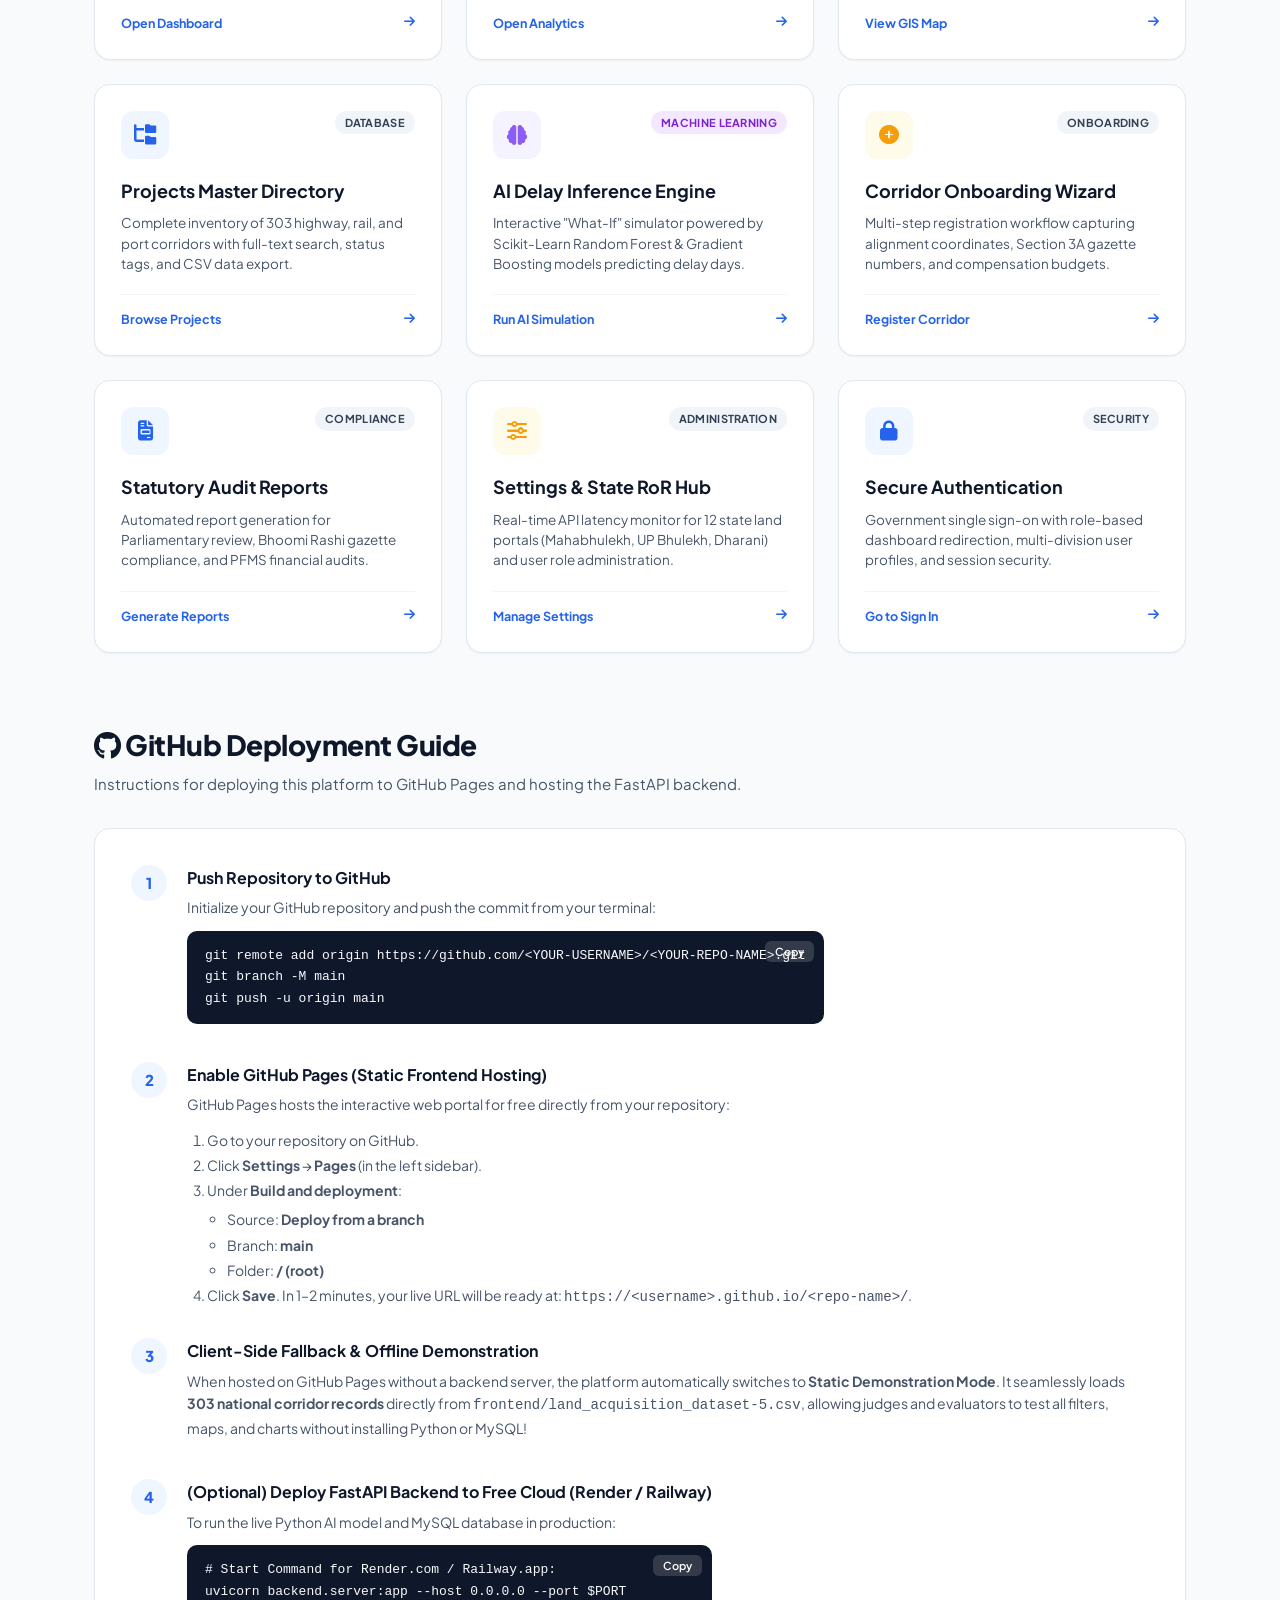
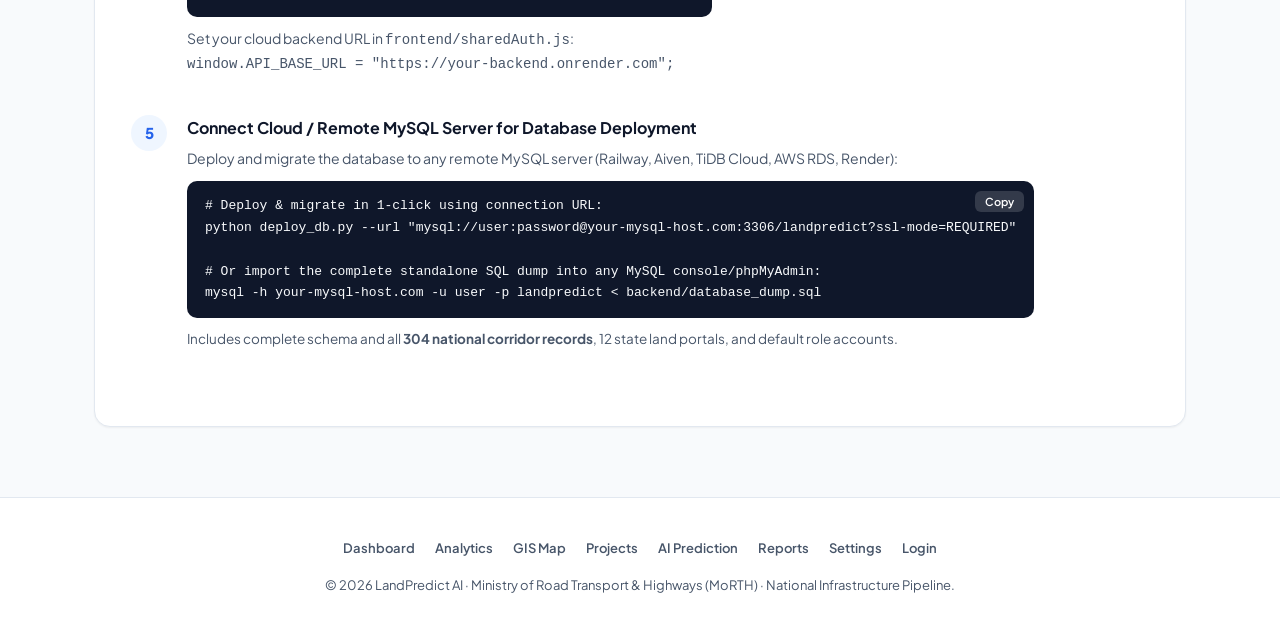
==== commit b43920e3: "docs: Add database deployment guide step to root index.html" ====
--- a/index.html
+++ b/index.html
@@ -1107,6 +1107,25 @@
             Set your cloud backend URL in <code>frontend/sharedAuth.js</code>:
             <br />
             <code>window.API_BASE_URL = "https://your-backend.onrender.com";</code>
+          </p>
+        </div>
+      </div>
+
+      <!-- Step 5 -->
+      <div class="step-item">
+        <div class="step-number">5</div>
+        <div class="step-content">
+          <h4>Connect Cloud / Remote MySQL Server for Database Deployment</h4>
+          <p>Deploy and migrate the database to any remote MySQL server (Railway, Aiven, TiDB Cloud, AWS RDS, Render):</p>
+          <div class="code-box">
+            <code># Deploy &amp; migrate in 1-click using connection URL:<br />
+python deploy_db.py --url "mysql://user:password@your-mysql-host.com:3306/landpredict?ssl-mode=REQUIRED"<br /><br />
+# Or import the complete standalone SQL dump into any MySQL console/phpMyAdmin:<br />
+mysql -h your-mysql-host.com -u user -p landpredict &lt; backend/database_dump.sql</code>
+            <button class="copy-btn" onclick="copyCode(this)">Copy</button>
+          </div>
+          <p style="margin-top: 8px; font-size: 13.5px; color: var(--text-secondary);">
+            Includes complete schema and all <strong>304 national corridor records</strong>, 12 state land portals, and default role accounts.
           </p>
         </div>
       </div>
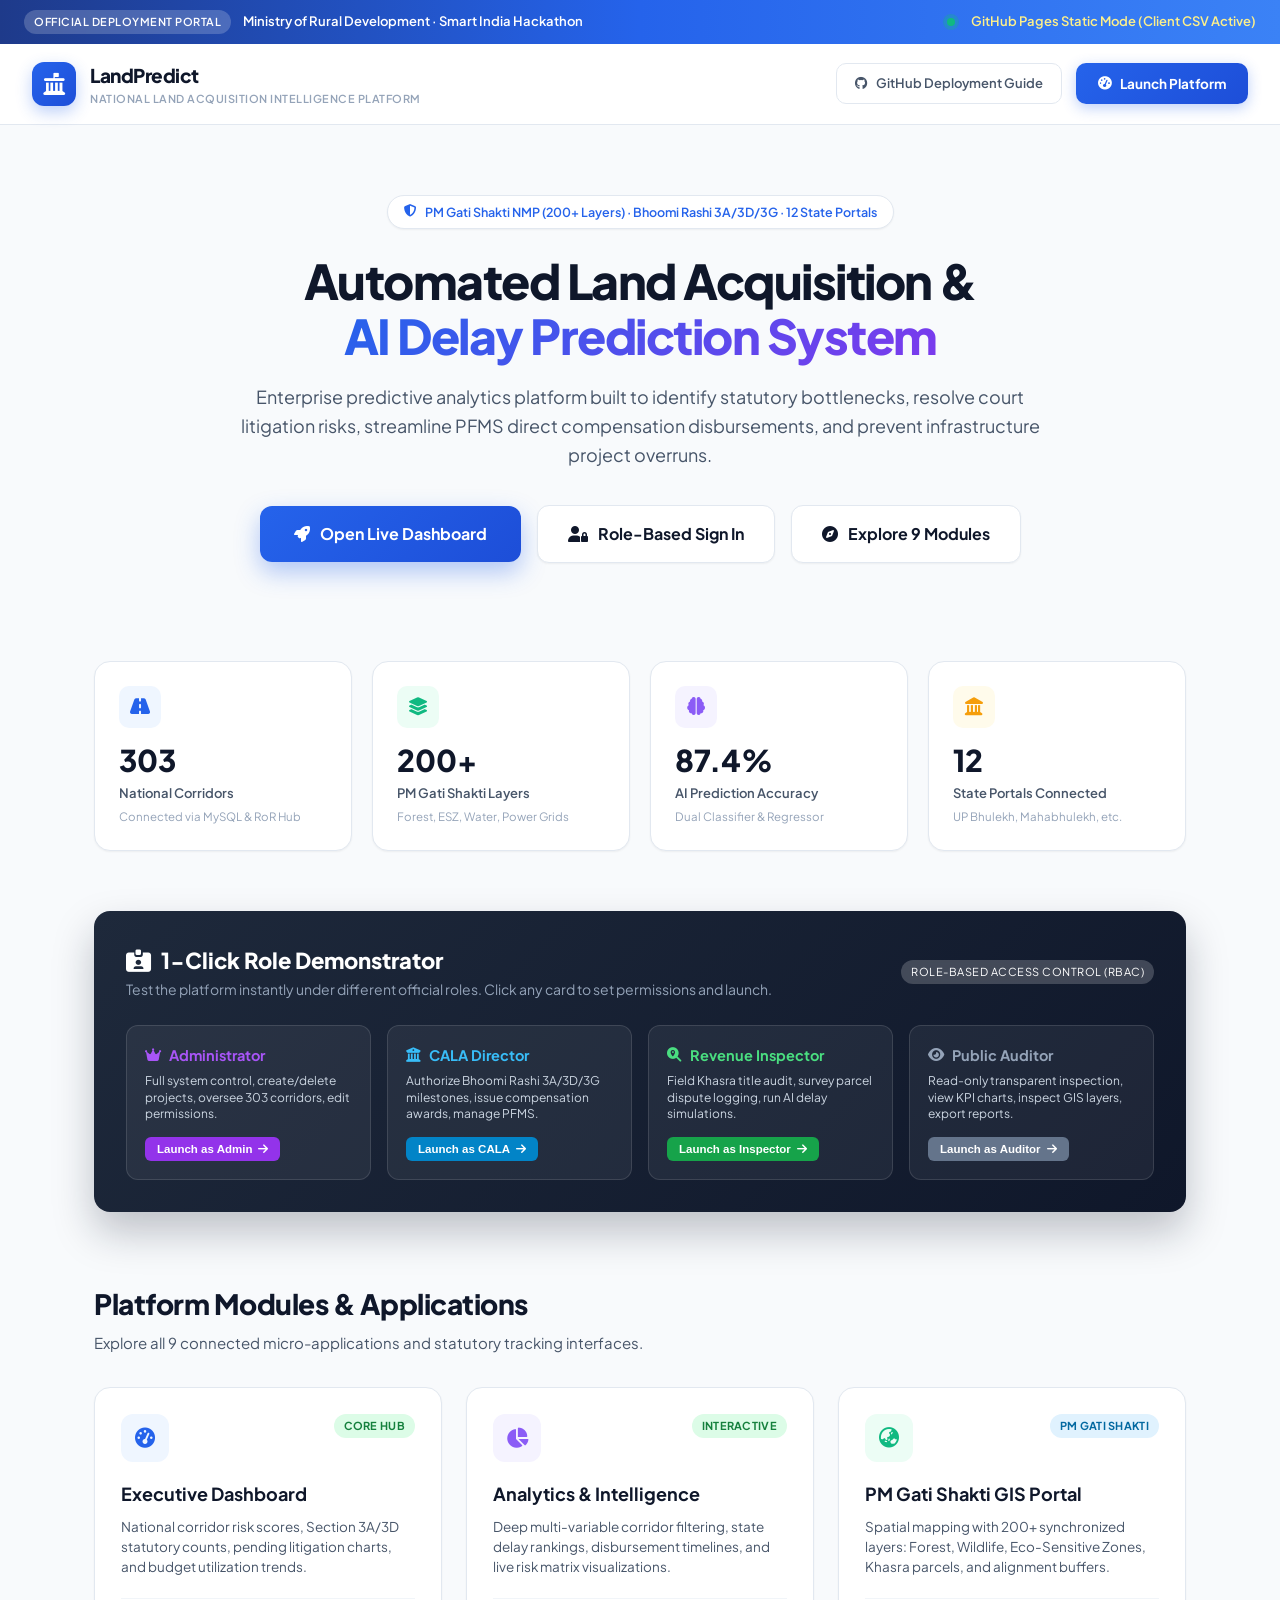
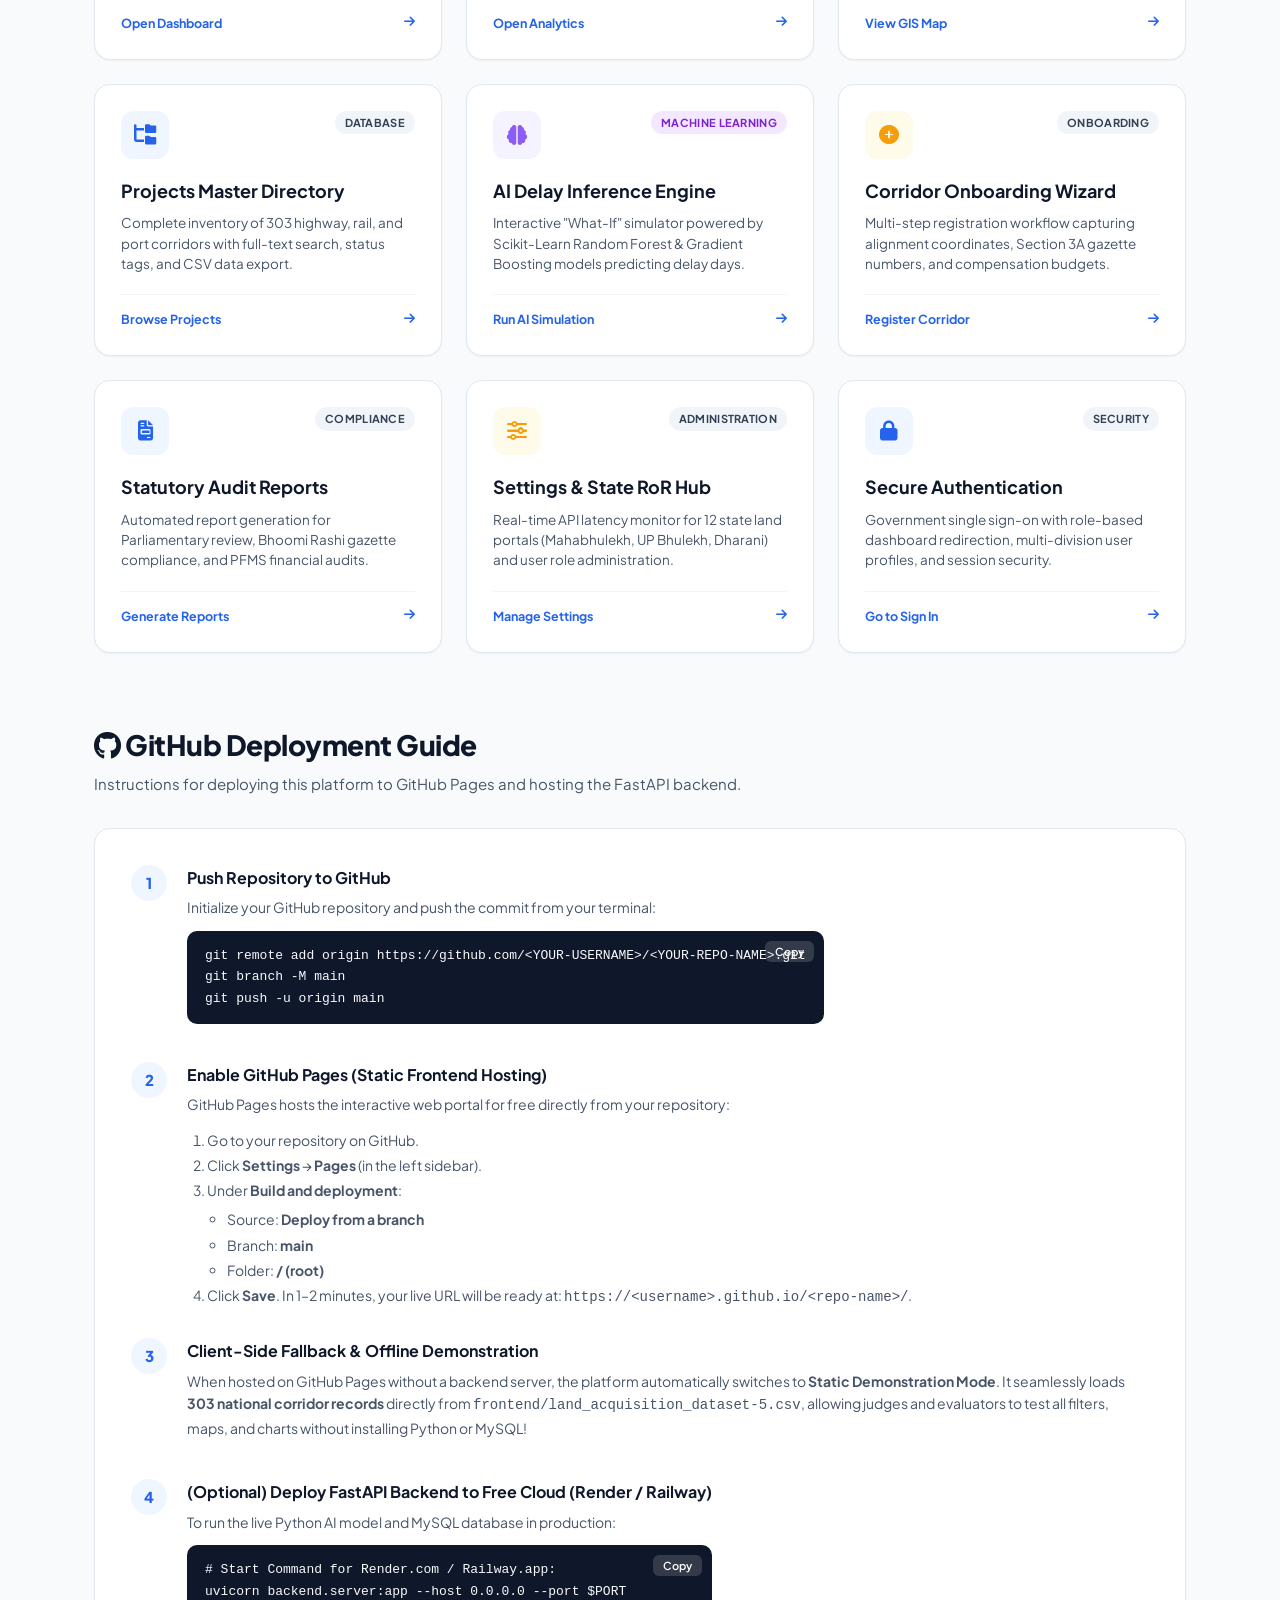
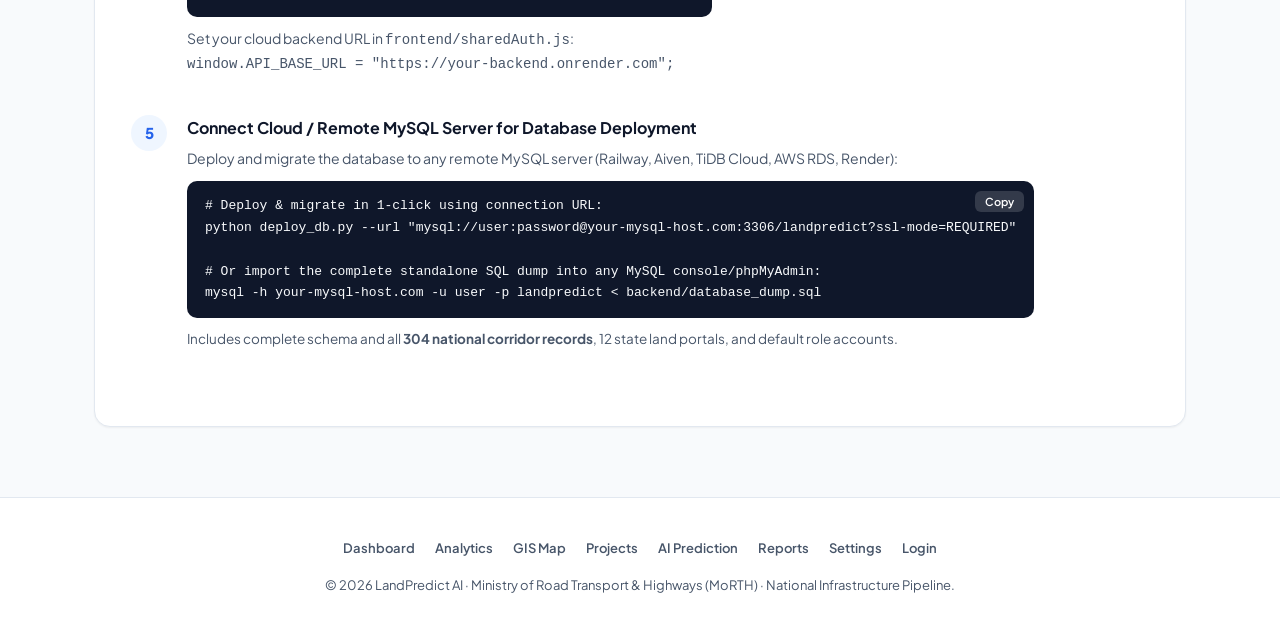
==== commit 7d6a60be: "fix(index): update top banner text for accuracy" ====
--- a/index.html
+++ b/index.html
@@ -702,7 +702,7 @@
   <div class="top-banner">
     <div class="top-banner-left">
       <span class="banner-badge">Official Deployment Portal</span>
-      <span>Ministry of Road Transport & Highways (MoRTH) &middot; Smart India Hackathon</span>
+      <span>Ministry of Rural Development &middot; Smart India Hackathon</span>
     </div>
     <div class="top-banner-right">
       <span class="live-dot"></span>
@@ -717,7 +717,7 @@
         <i class="fa-solid fa-landmark-flag"></i>
       </div>
       <div class="brand-text">
-        <h1>LandPredict AI</h1>
+        <h1>LandPredict </h1>
         <p>National Land Acquisition Intelligence Platform</p>
       </div>
     </a>
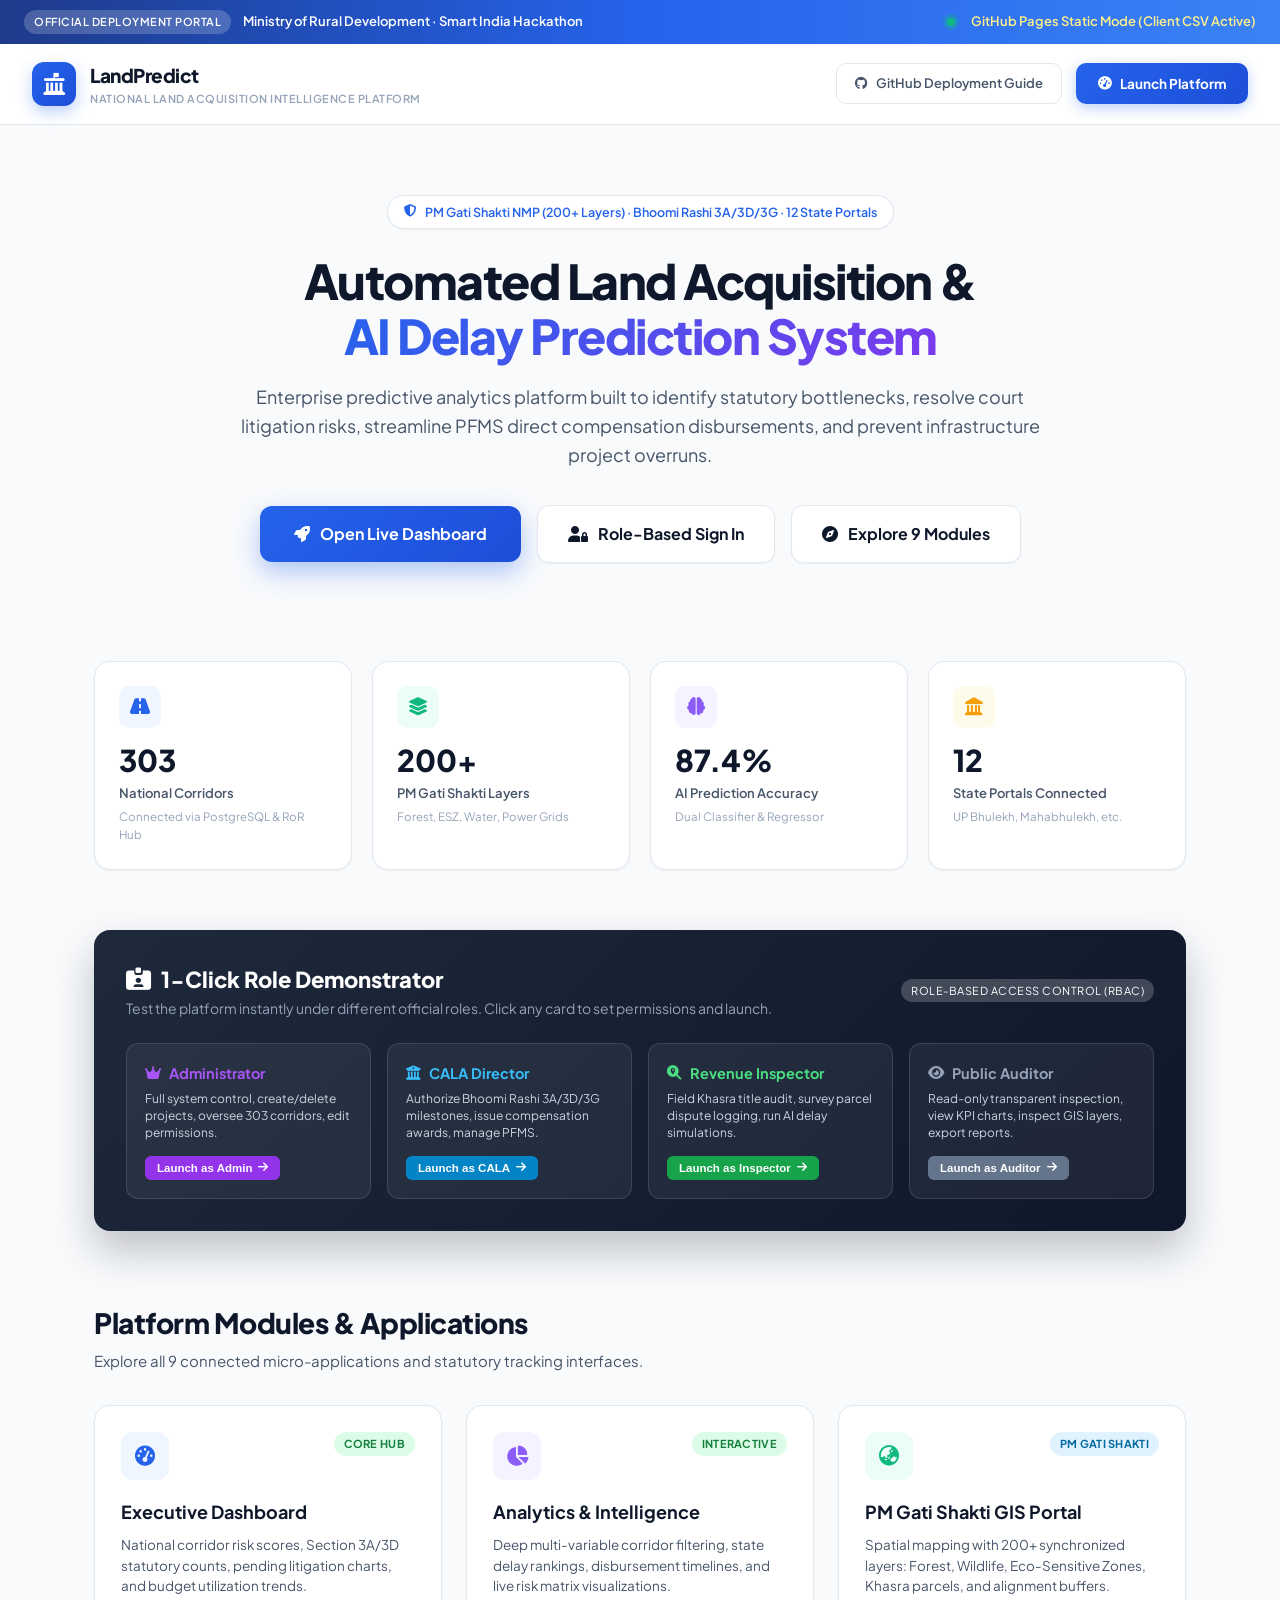
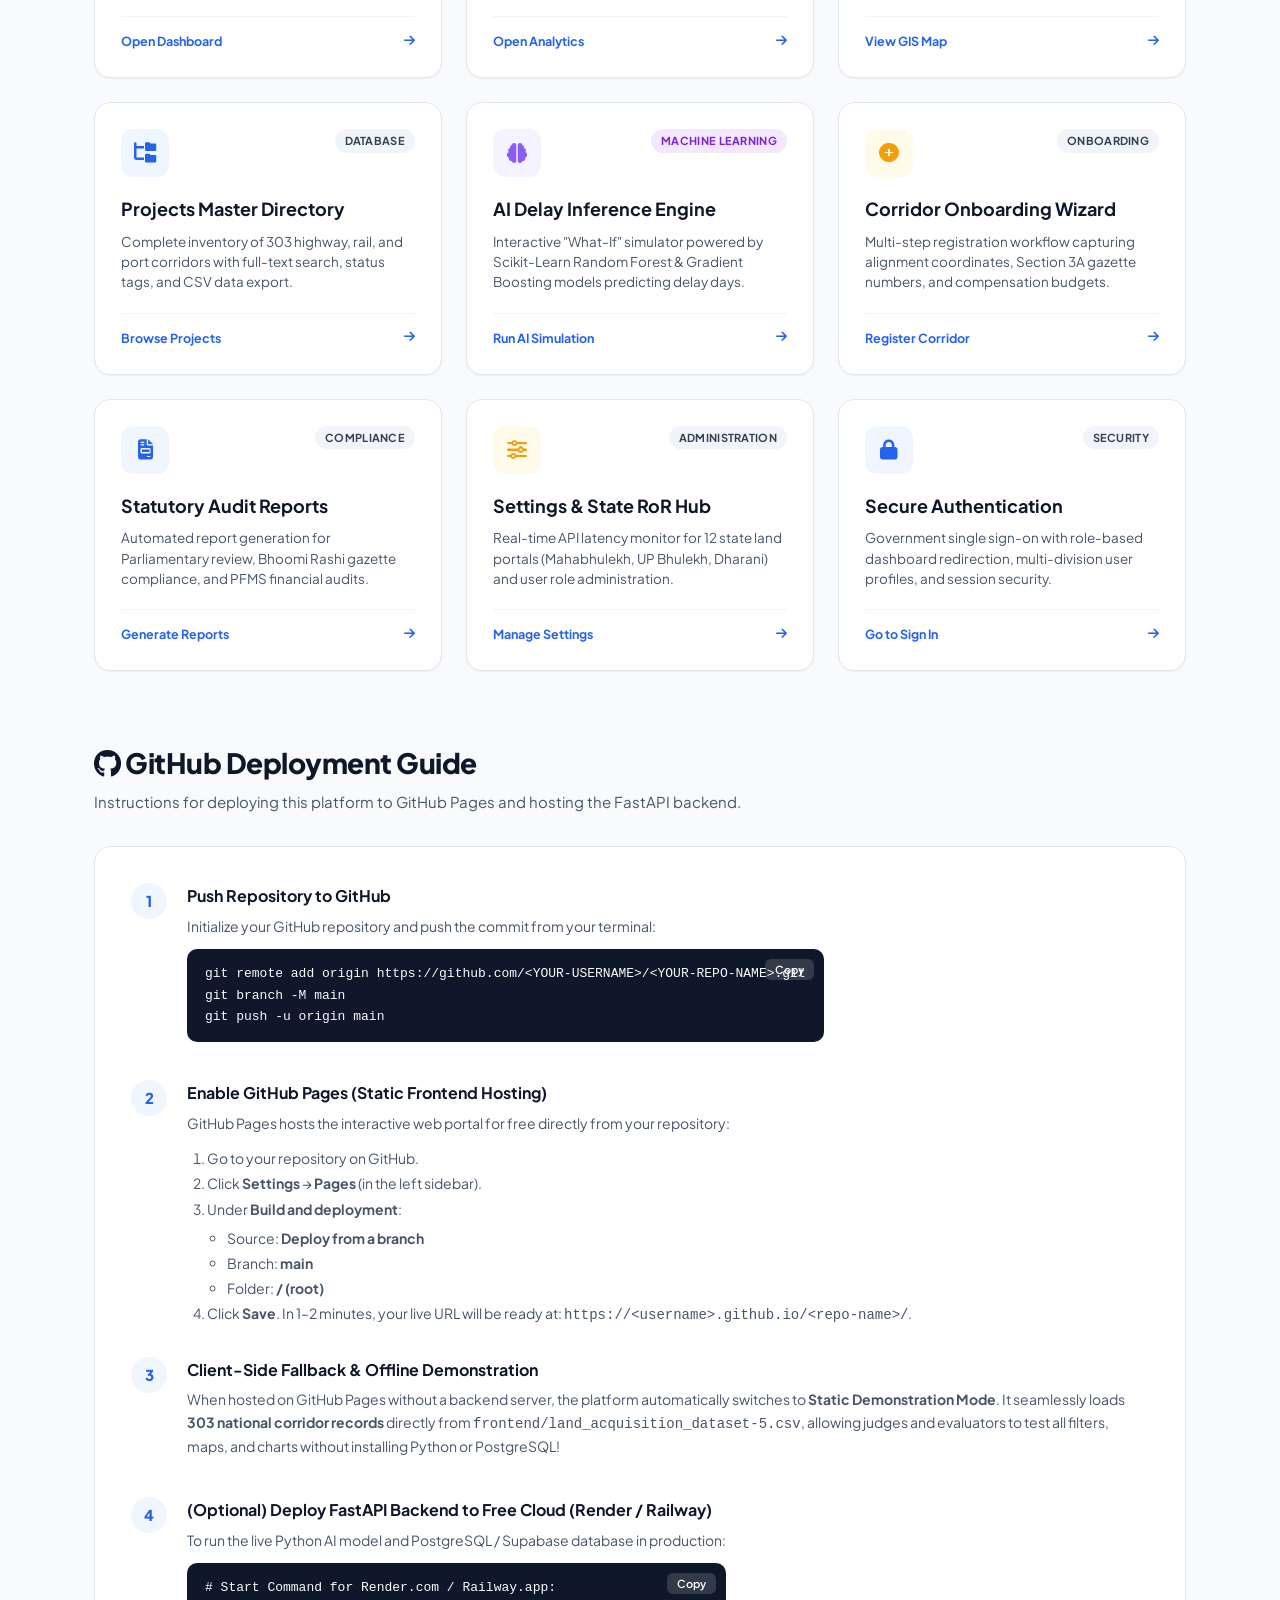
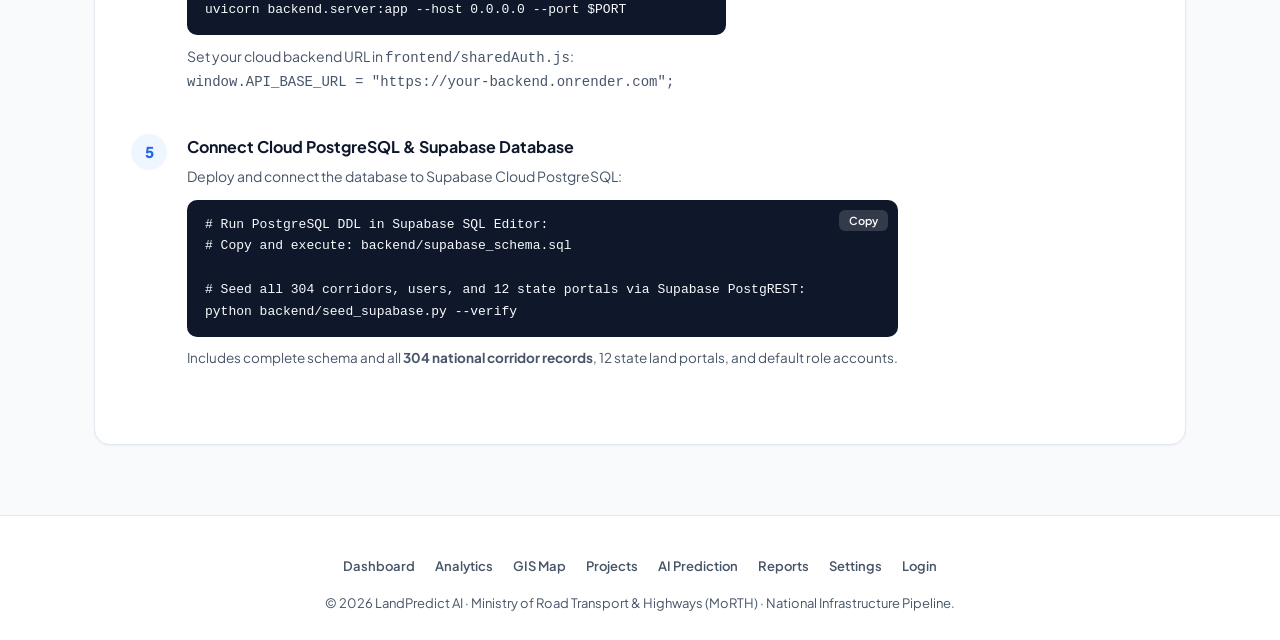
==== commit a11f30fe: "feat(supabase): migrate database layer to PostgreSQL and Supabase across all pages and backend" ====
--- a/index.html
+++ b/index.html
@@ -767,7 +767,7 @@
       </div>
       <div class="metric-value">303</div>
       <div class="metric-label">National Corridors</div>
-      <div class="metric-sub">Connected via MySQL &amp; RoR Hub</div>
+      <div class="metric-sub">Connected via PostgreSQL &amp; RoR Hub</div>
     </div>
 
     <div class="metric-card">
@@ -1087,7 +1087,7 @@
         <div class="step-content">
           <h4>Client-Side Fallback &amp; Offline Demonstration</h4>
           <p>
-            When hosted on GitHub Pages without a backend server, the platform automatically switches to <strong>Static Demonstration Mode</strong>. It seamlessly loads <strong>303 national corridor records</strong> directly from <code>frontend/land_acquisition_dataset-5.csv</code>, allowing judges and evaluators to test all filters, maps, and charts without installing Python or MySQL!
+            When hosted on GitHub Pages without a backend server, the platform automatically switches to <strong>Static Demonstration Mode</strong>. It seamlessly loads <strong>303 national corridor records</strong> directly from <code>frontend/land_acquisition_dataset-5.csv</code>, allowing judges and evaluators to test all filters, maps, and charts without installing Python or PostgreSQL!
           </p>
         </div>
       </div>
@@ -1097,7 +1097,7 @@
         <div class="step-number">4</div>
         <div class="step-content">
           <h4>(Optional) Deploy FastAPI Backend to Free Cloud (Render / Railway)</h4>
-          <p>To run the live Python AI model and MySQL database in production:</p>
+          <p>To run the live Python AI model and PostgreSQL / Supabase database in production:</p>
           <div class="code-box">
             <code># Start Command for Render.com / Railway.app:<br />
 uvicorn backend.server:app --host 0.0.0.0 --port $PORT</code>
@@ -1115,13 +1115,13 @@
       <div class="step-item">
         <div class="step-number">5</div>
         <div class="step-content">
-          <h4>Connect Cloud / Remote MySQL Server for Database Deployment</h4>
-          <p>Deploy and migrate the database to any remote MySQL server (Railway, Aiven, TiDB Cloud, AWS RDS, Render):</p>
+          <h4>Connect Cloud PostgreSQL &amp; Supabase Database</h4>
+          <p>Deploy and connect the database to Supabase Cloud PostgreSQL:</p>
           <div class="code-box">
-            <code># Deploy &amp; migrate in 1-click using connection URL:<br />
-python deploy_db.py --url "mysql://user:password@your-mysql-host.com:3306/landpredict?ssl-mode=REQUIRED"<br /><br />
-# Or import the complete standalone SQL dump into any MySQL console/phpMyAdmin:<br />
-mysql -h your-mysql-host.com -u user -p landpredict &lt; backend/database_dump.sql</code>
+            <code># Run PostgreSQL DDL in Supabase SQL Editor:<br />
+# Copy and execute: backend/supabase_schema.sql<br /><br />
+# Seed all 304 corridors, users, and 12 state portals via Supabase PostgREST:<br />
+python backend/seed_supabase.py --verify</code>
             <button class="copy-btn" onclick="copyCode(this)">Copy</button>
           </div>
           <p style="margin-top: 8px; font-size: 13.5px; color: var(--text-secondary);">
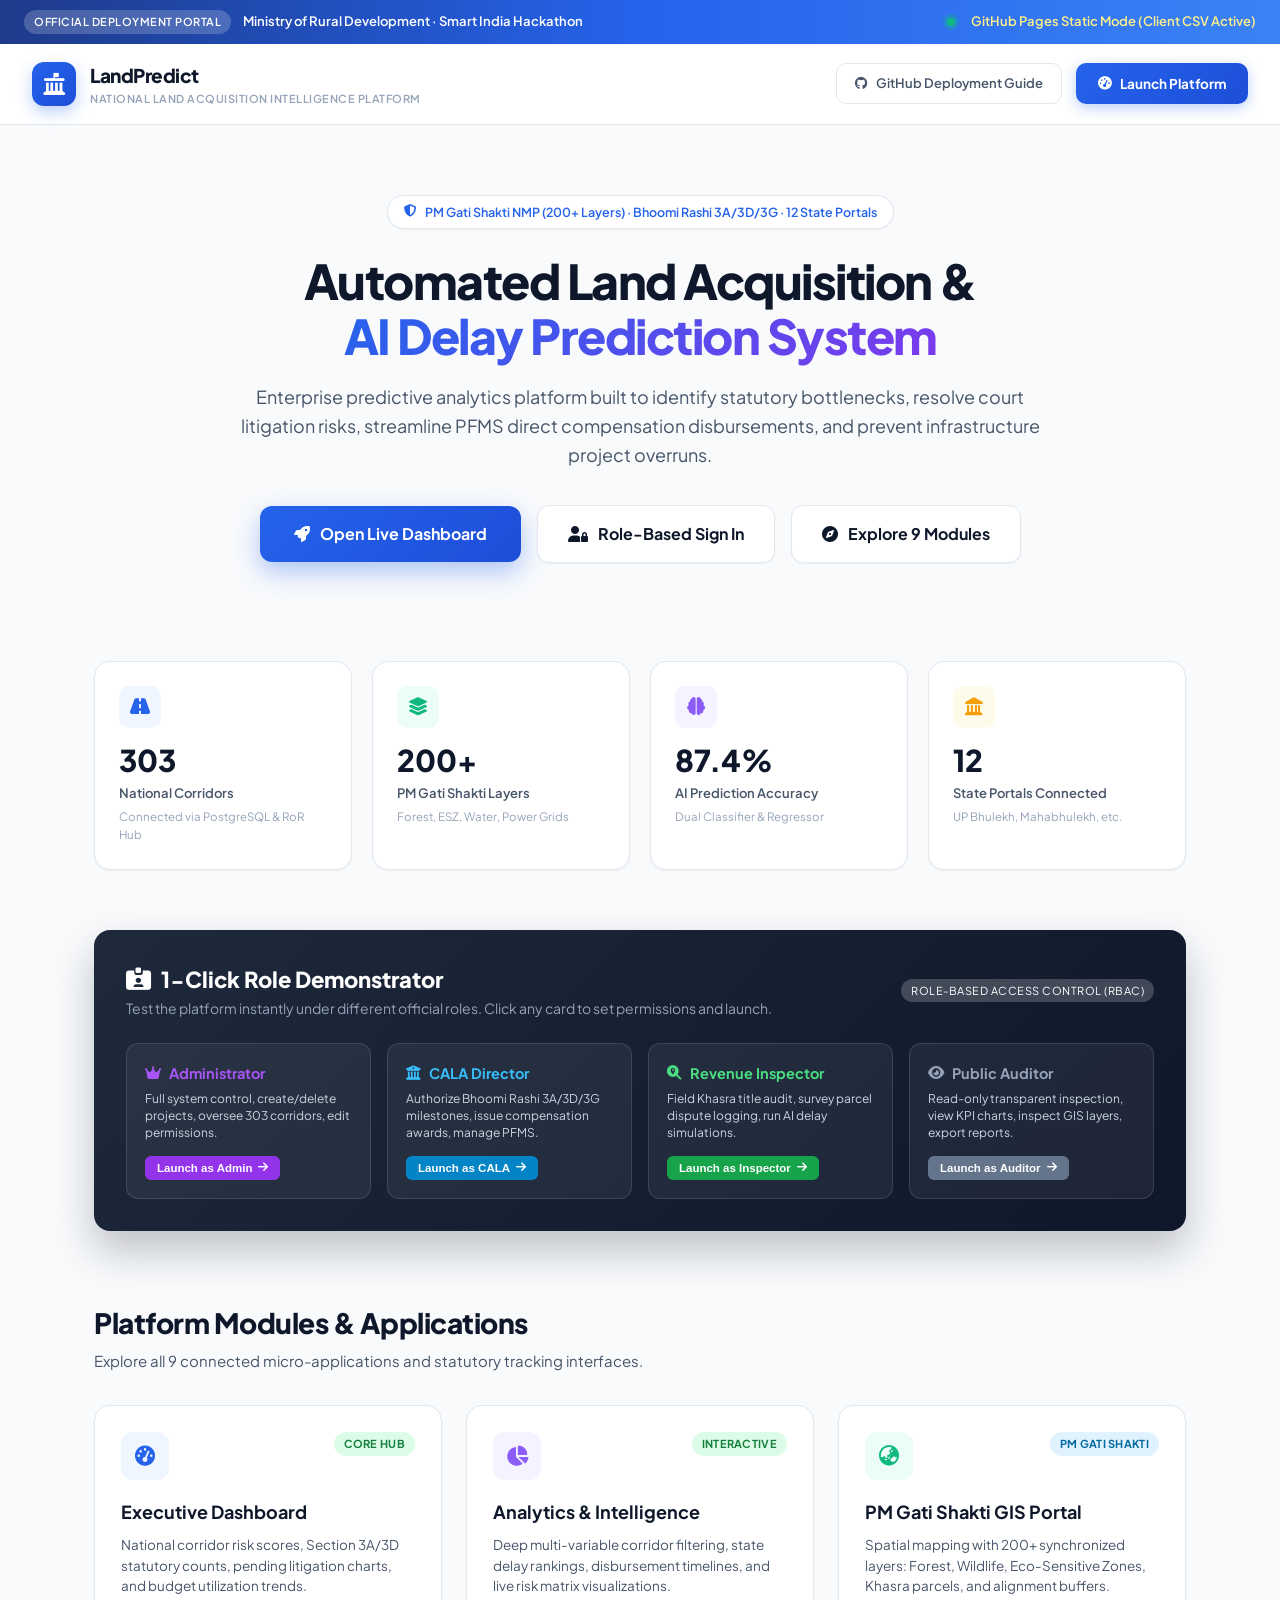
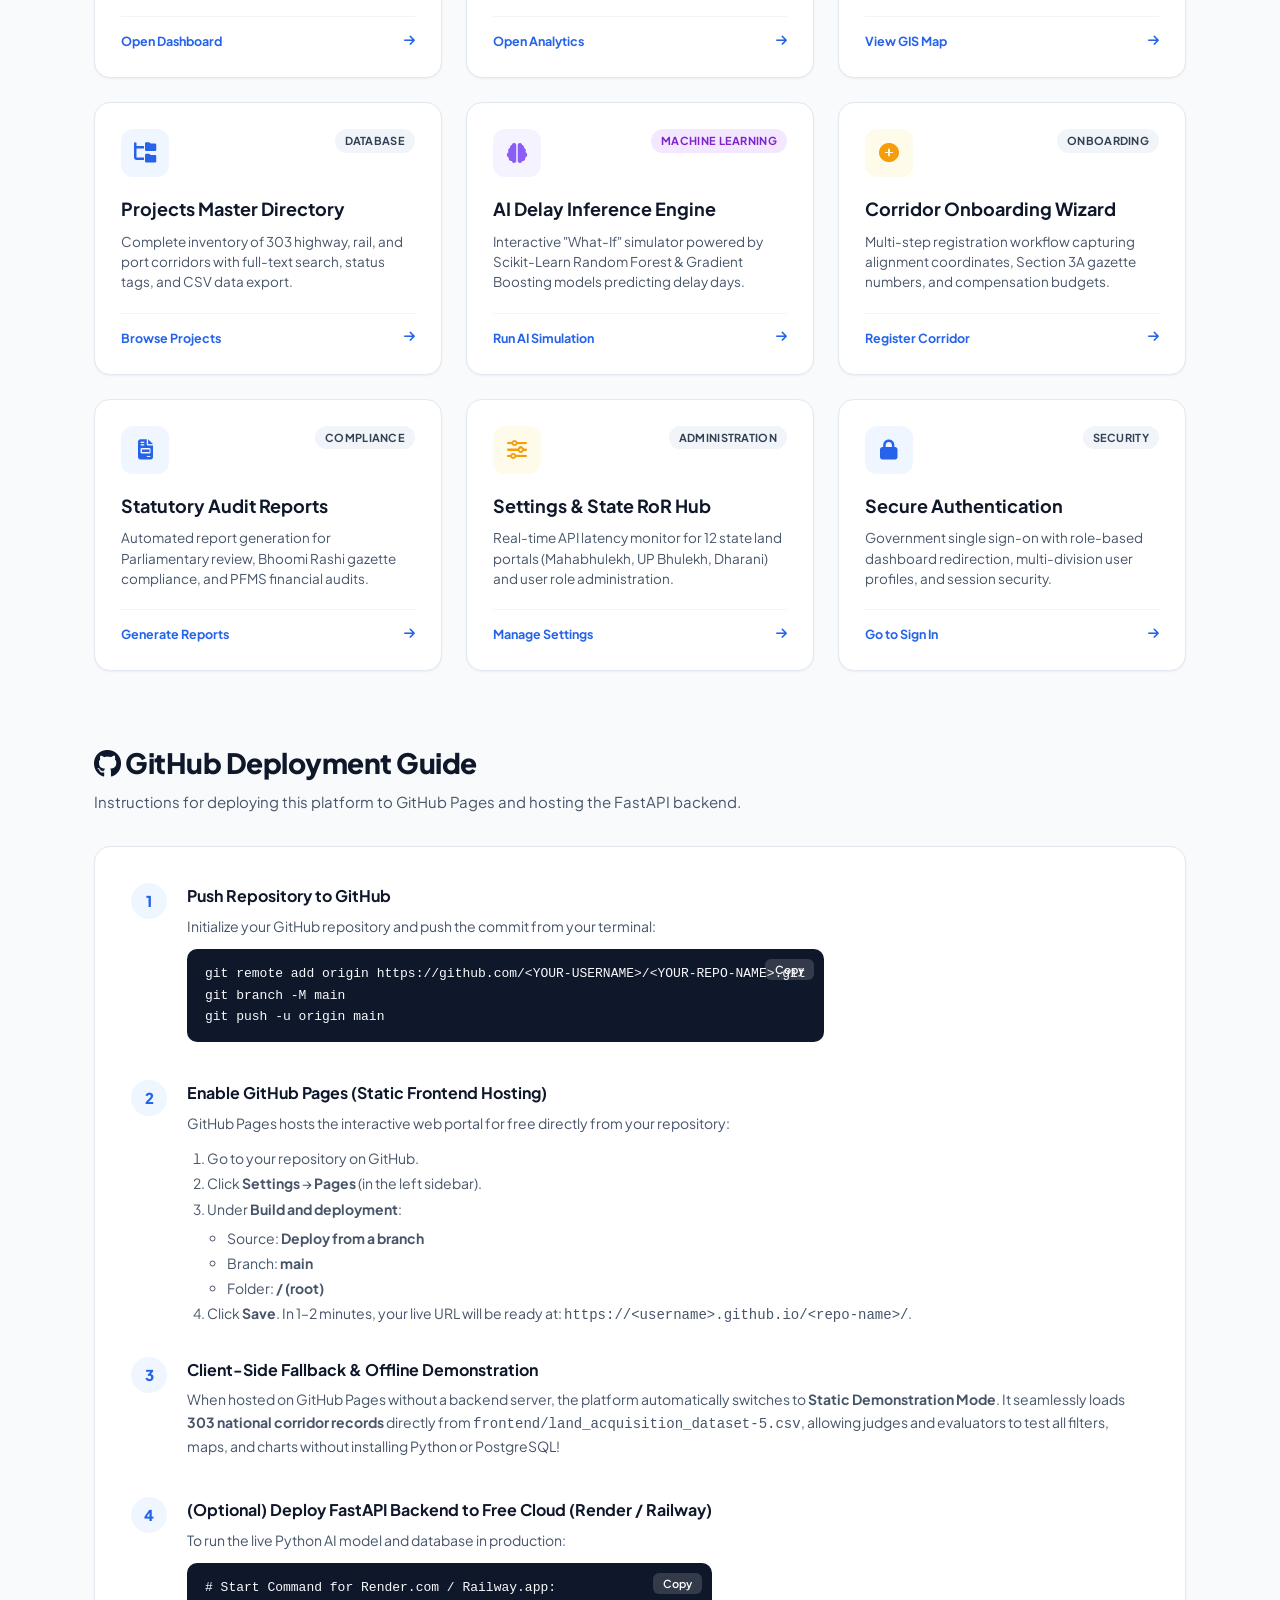
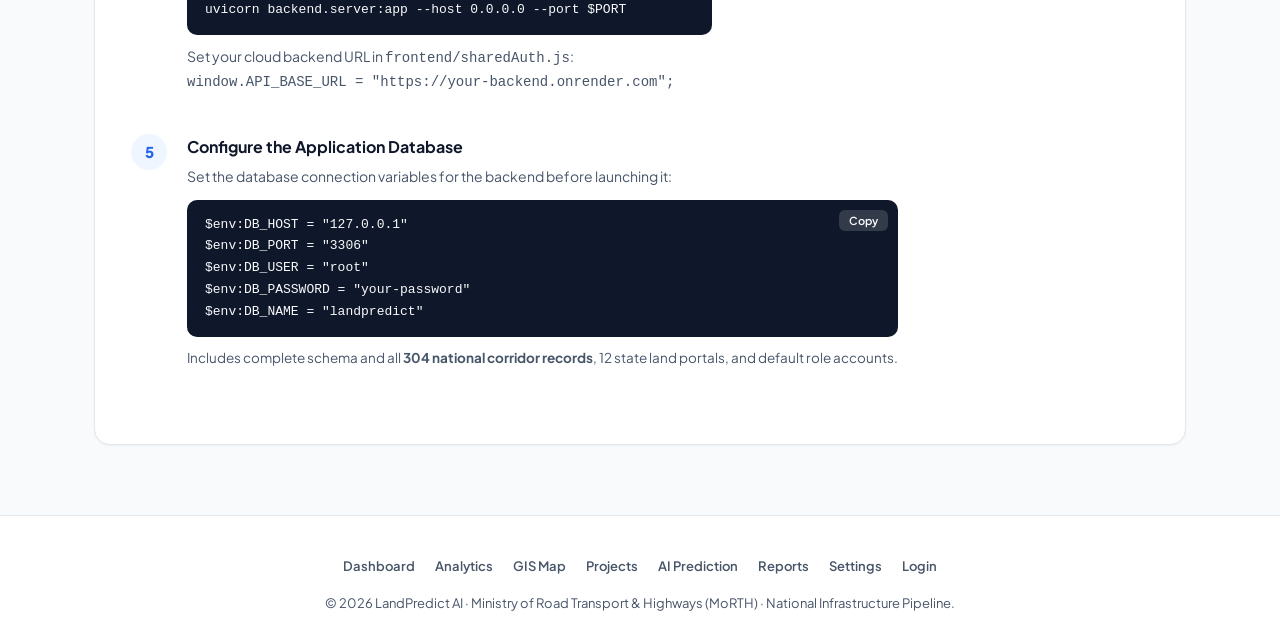
==== commit 38ac3e59: "Refactor: Remove Supabase client references and update documentation - Eliminated all instances of t" ====
--- a/index.html
+++ b/index.html
@@ -817,7 +817,7 @@
             </div>
             <p>Full system control, create/delete projects, oversee 303 corridors, edit permissions.</p>
           </div>
-          <button class="btn-launch-role" style="background:#9333ea;">
+          <button class="btn-launch-role" style="background:#9333ea;" onclick="launchWithRole('Administrator')">
             Launch as Admin <i class="fa-solid fa-arrow-right"></i>
           </button>
         </div>
@@ -829,7 +829,7 @@
             </div>
             <p>Authorize Bhoomi Rashi 3A/3D/3G milestones, issue compensation awards, manage PFMS.</p>
           </div>
-          <button class="btn-launch-role" style="background:#0284c7;">
+          <button class="btn-launch-role" style="background:#0284c7;" onclick="launchWithRole('CALA Project Director')">
             Launch as CALA <i class="fa-solid fa-arrow-right"></i>
           </button>
         </div>
@@ -841,7 +841,7 @@
             </div>
             <p>Field Khasra title audit, survey parcel dispute logging, run AI delay simulations.</p>
           </div>
-          <button class="btn-launch-role" style="background:#16a34a;">
+          <button class="btn-launch-role" style="background:#16a34a;" onclick="launchWithRole('Revenue Inspector')">
             Launch as Inspector <i class="fa-solid fa-arrow-right"></i>
           </button>
         </div>
@@ -853,7 +853,7 @@
             </div>
             <p>Read-only transparent inspection, view KPI charts, inspect GIS layers, export reports.</p>
           </div>
-          <button class="btn-launch-role" style="background:#64748b;">
+          <button class="btn-launch-role" style="background:#64748b;" onclick="launchWithRole('Public Auditor')">
             Launch as Auditor <i class="fa-solid fa-arrow-right"></i>
           </button>
         </div>
@@ -1097,7 +1097,7 @@
         <div class="step-number">4</div>
         <div class="step-content">
           <h4>(Optional) Deploy FastAPI Backend to Free Cloud (Render / Railway)</h4>
-          <p>To run the live Python AI model and PostgreSQL / Supabase database in production:</p>
+          <p>To run the live Python AI model and database in production:</p>
           <div class="code-box">
             <code># Start Command for Render.com / Railway.app:<br />
 uvicorn backend.server:app --host 0.0.0.0 --port $PORT</code>
@@ -1115,13 +1115,14 @@
       <div class="step-item">
         <div class="step-number">5</div>
         <div class="step-content">
-          <h4>Connect Cloud PostgreSQL &amp; Supabase Database</h4>
-          <p>Deploy and connect the database to Supabase Cloud PostgreSQL:</p>
+          <h4>Configure the Application Database</h4>
+          <p>Set the database connection variables for the backend before launching it:</p>
           <div class="code-box">
-            <code># Run PostgreSQL DDL in Supabase SQL Editor:<br />
-# Copy and execute: backend/supabase_schema.sql<br /><br />
-# Seed all 304 corridors, users, and 12 state portals via Supabase PostgREST:<br />
-python backend/seed_supabase.py --verify</code>
+            <code>$env:DB_HOST = "127.0.0.1"<br />
+$env:DB_PORT = "3306"<br />
+$env:DB_USER = "root"<br />
+$env:DB_PASSWORD = "your-password"<br />
+$env:DB_NAME = "landpredict"</code>
             <button class="copy-btn" onclick="copyCode(this)">Copy</button>
           </div>
           <p style="margin-top: 8px; font-size: 13.5px; color: var(--text-secondary);">
@@ -1207,6 +1208,7 @@
       const user = ROLES[roleName];
       if (user) {
         localStorage.setItem("landPredictUser", JSON.stringify(user));
+        localStorage.setItem("landInsightLoggedIn", "true");
         showToast(`Role switched to: ${roleName}! Launching Dashboard...`);
         setTimeout(() => {
           window.location.href = "frontend/dashboard.html";
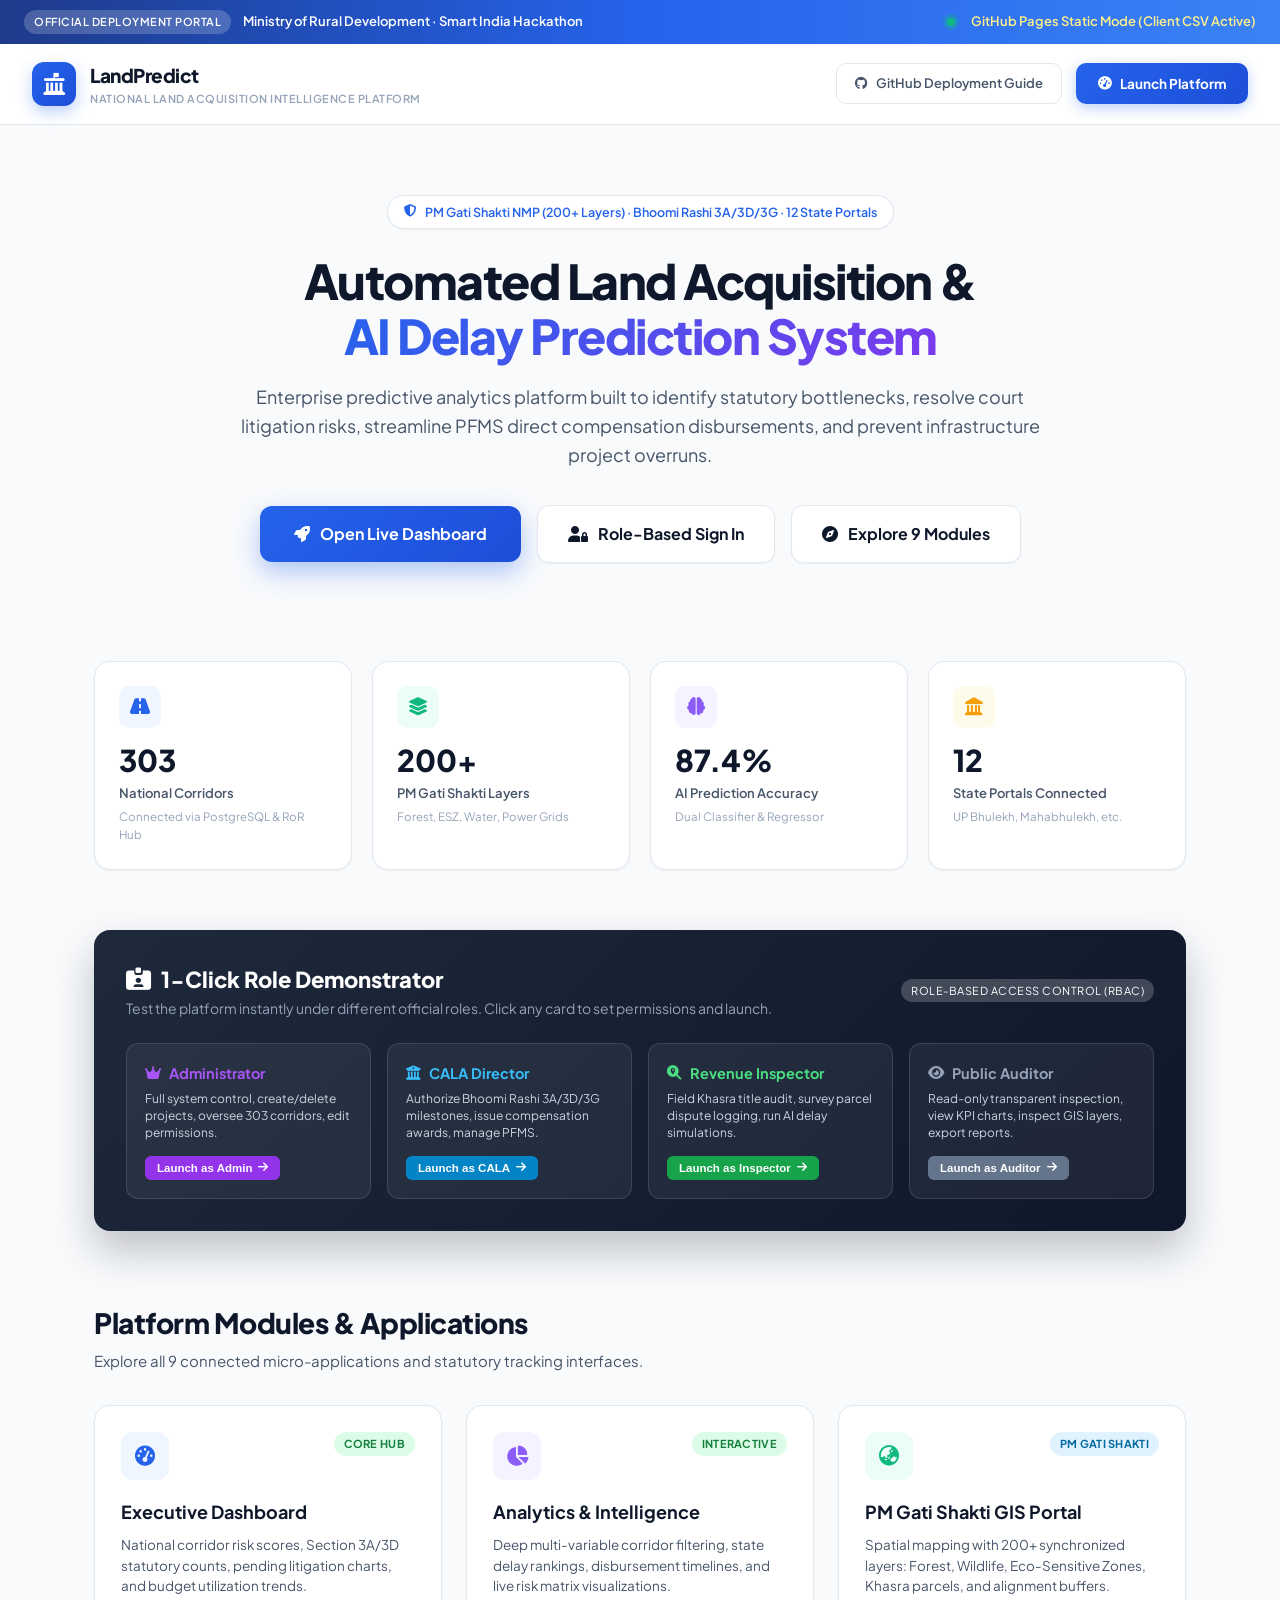
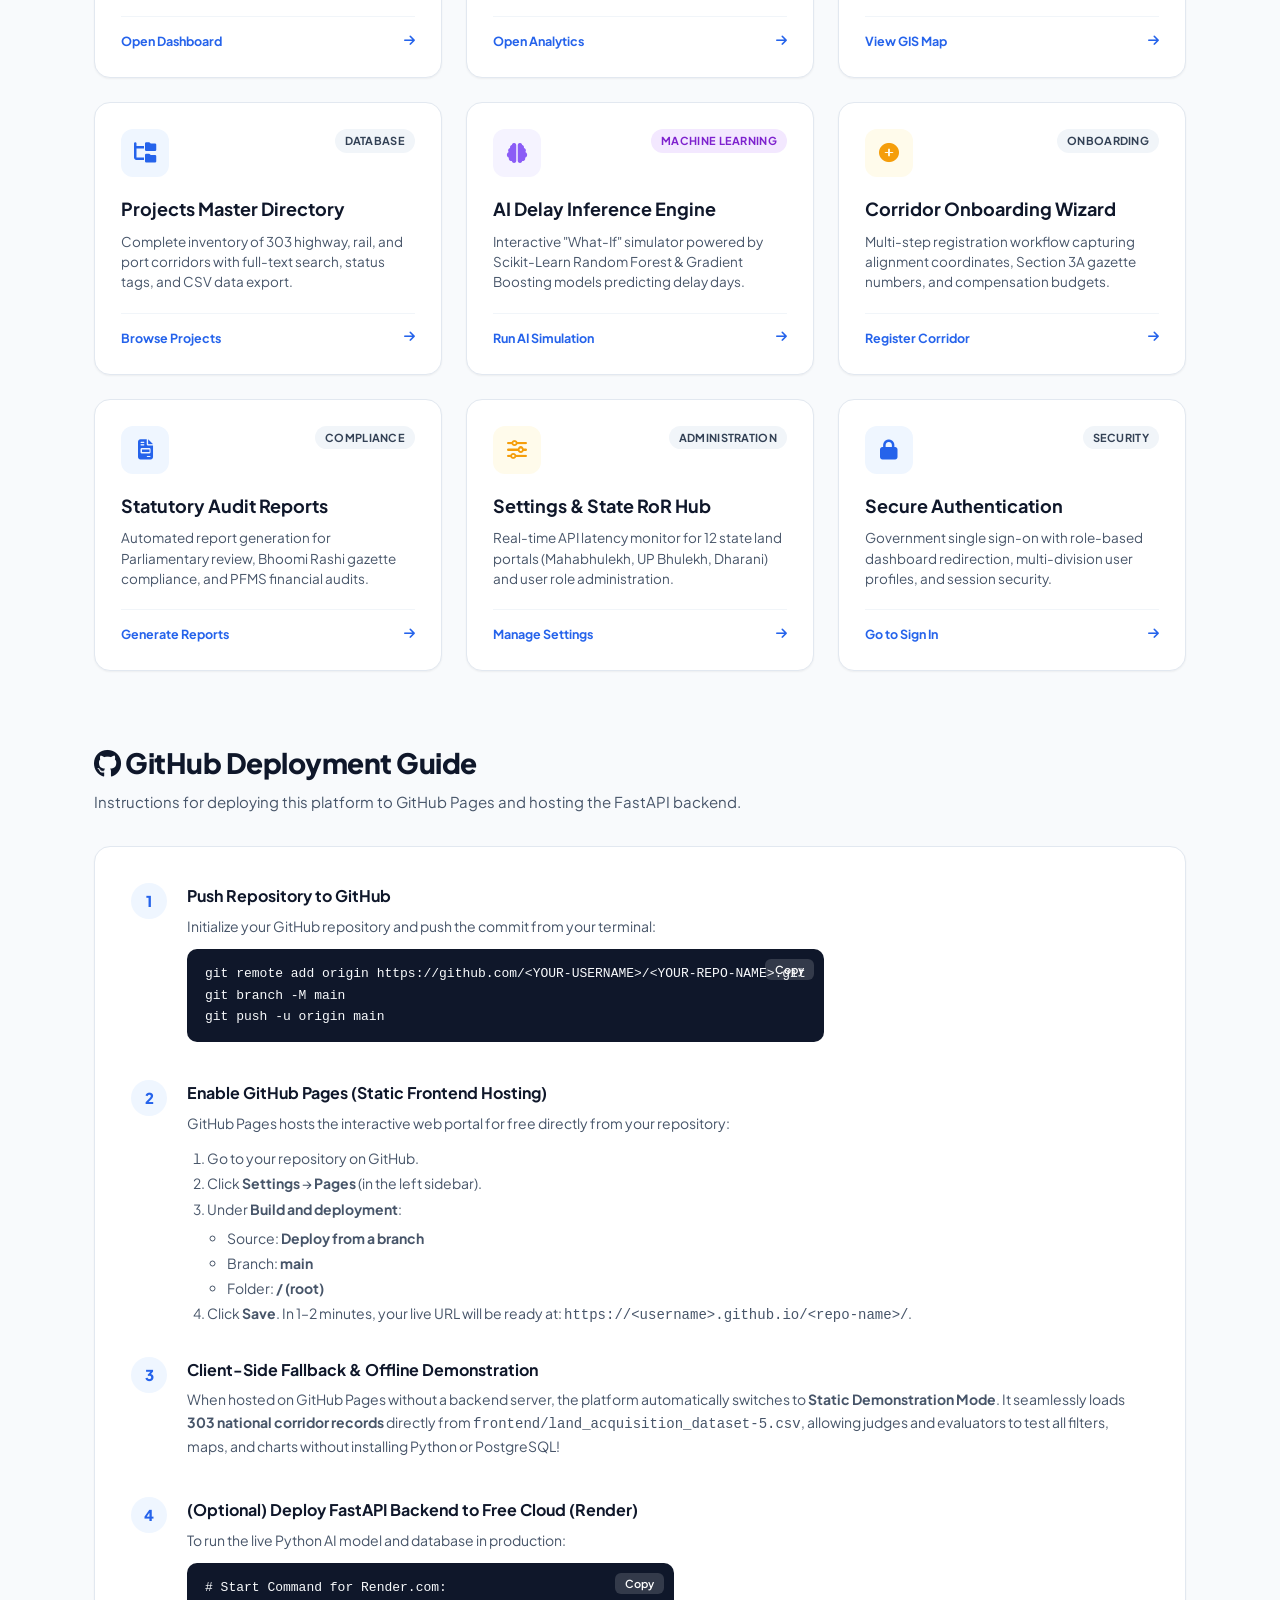
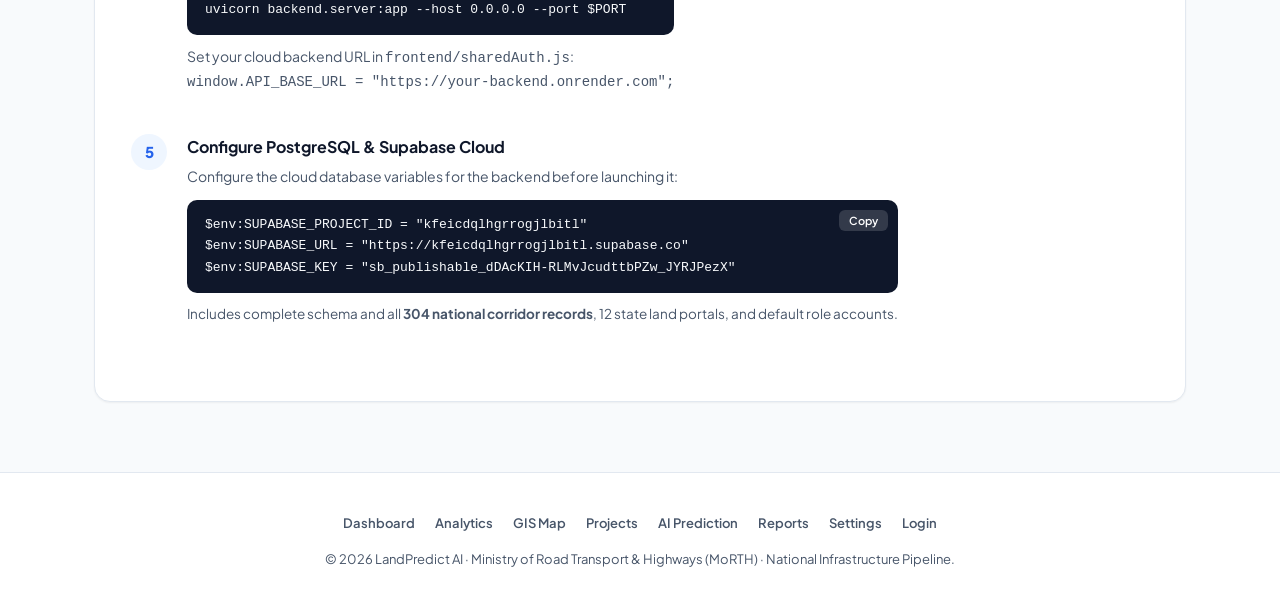
==== commit 74fb3f7a: "chore: clean up obsolete Railway/MySQL references, trailing whitespace, and update docstrings" ====
--- a/index.html
+++ b/index.html
@@ -1096,10 +1096,10 @@
       <div class="step-item">
         <div class="step-number">4</div>
         <div class="step-content">
-          <h4>(Optional) Deploy FastAPI Backend to Free Cloud (Render / Railway)</h4>
+          <h4>(Optional) Deploy FastAPI Backend to Free Cloud (Render)</h4>
           <p>To run the live Python AI model and database in production:</p>
           <div class="code-box">
-            <code># Start Command for Render.com / Railway.app:<br />
+            <code># Start Command for Render.com:<br />
 uvicorn backend.server:app --host 0.0.0.0 --port $PORT</code>
             <button class="copy-btn" onclick="copyCode(this)">Copy</button>
           </div>
@@ -1115,14 +1115,12 @@
       <div class="step-item">
         <div class="step-number">5</div>
         <div class="step-content">
-          <h4>Configure the Application Database</h4>
-          <p>Set the database connection variables for the backend before launching it:</p>
+          <h4>Configure PostgreSQL & Supabase Cloud</h4>
+          <p>Configure the cloud database variables for the backend before launching it:</p>
           <div class="code-box">
-            <code>$env:DB_HOST = "127.0.0.1"<br />
-$env:DB_PORT = "3306"<br />
-$env:DB_USER = "root"<br />
-$env:DB_PASSWORD = "your-password"<br />
-$env:DB_NAME = "landpredict"</code>
+            <code>$env:SUPABASE_PROJECT_ID = "kfeicdqlhgrrogjlbitl"<br />
+$env:SUPABASE_URL = "https://kfeicdqlhgrrogjlbitl.supabase.co"<br />
+$env:SUPABASE_KEY = "sb_publishable_dDAcKIH-RLMvJcudttbPZw_JYRJPezX"</code>
             <button class="copy-btn" onclick="copyCode(this)">Copy</button>
           </div>
           <p style="margin-top: 8px; font-size: 13.5px; color: var(--text-secondary);">
@@ -1166,7 +1164,7 @@
         try {
           const res = await fetch(`${u}/api/automation/status`, { method: "GET" });
           if (res.ok) {
-            statusEl.textContent = "Backend API: Connected (MySQL & ML Live)";
+            statusEl.textContent = "Backend API: Connected (PostgreSQL & ML Live)";
             statusEl.style.color = "#a7f3d0";
             return;
           }
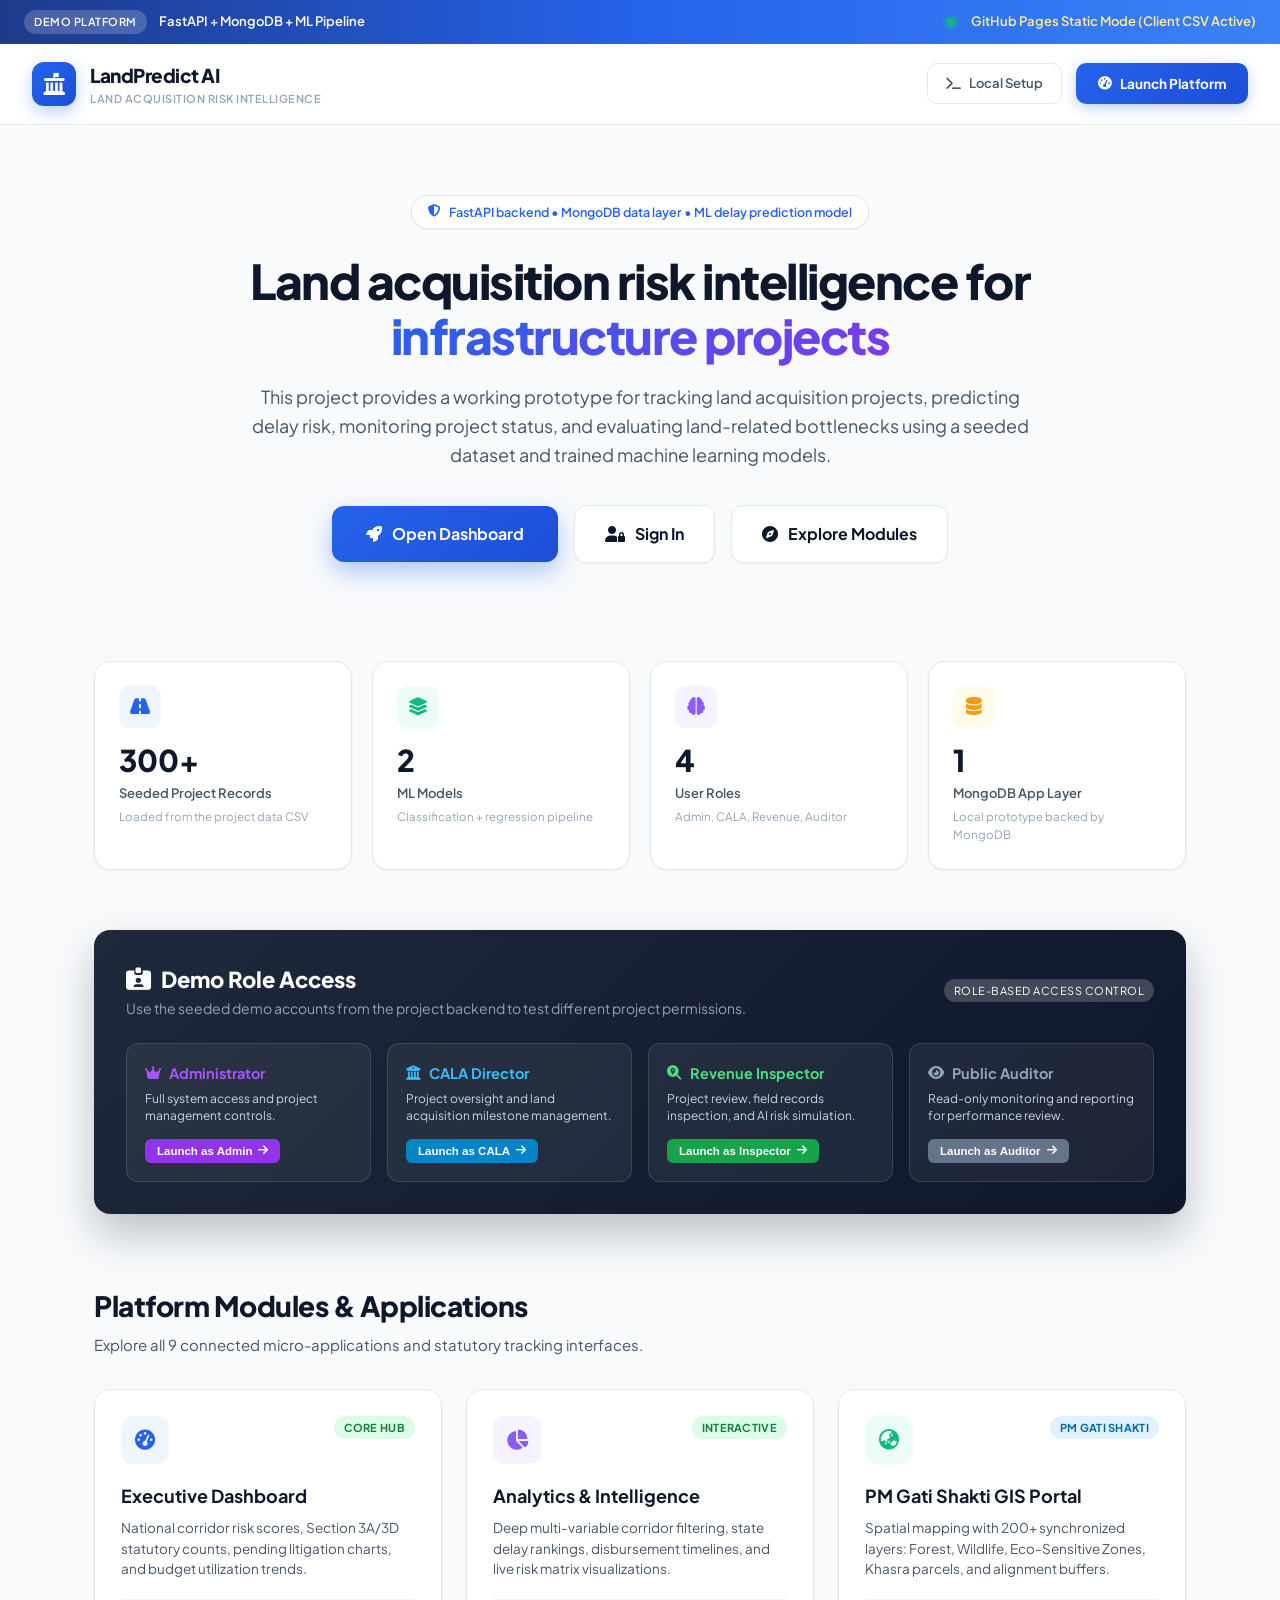
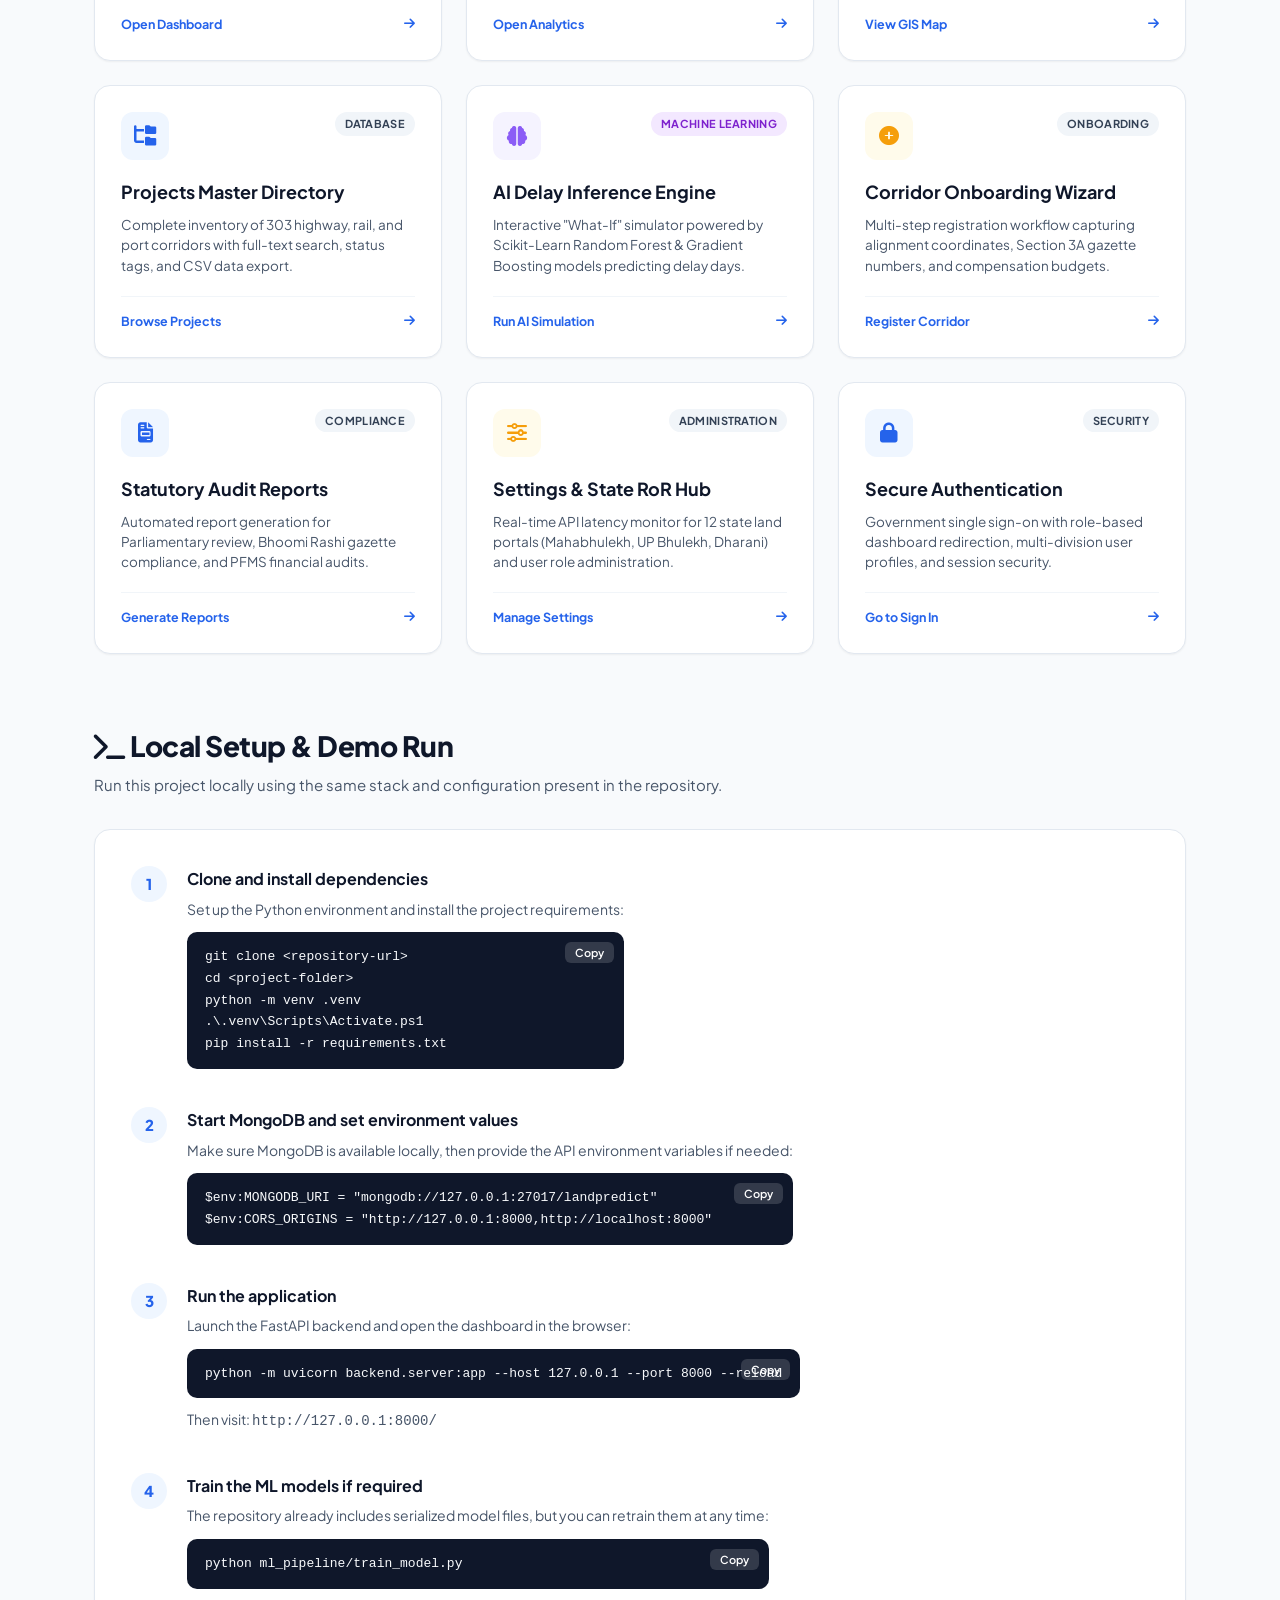
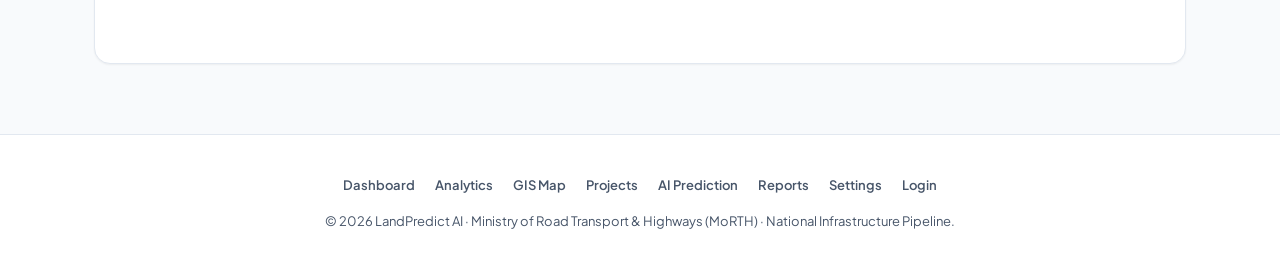
==== commit 47b7ab89: "Refactor branding and database references across frontend files - Updated footer branding from "Land" ====
--- a/index.html
+++ b/index.html
@@ -3,7 +3,7 @@
 <head>
   <meta charset="UTF-8" />
   <meta name="viewport" content="width=device-width, initial-scale=1.0" />
-  <title>LandPredict AI | National Land Acquisition Intelligence Platform</title>
+  <title>LandPredict| National Land Acquisition Intelligence Platform</title>
   
   <!-- Font & Icons -->
   <link rel="preconnect" href="https://fonts.googleapis.com" />
@@ -701,8 +701,8 @@
   <!-- Top Announcement Bar -->
   <div class="top-banner">
     <div class="top-banner-left">
-      <span class="banner-badge">Official Deployment Portal</span>
-      <span>Ministry of Rural Development &middot; Smart India Hackathon</span>
+      <span class="banner-badge">Demo Platform</span>
+      <span>FastAPI + MongoDB + ML Pipeline</span>
     </div>
     <div class="top-banner-right">
       <span class="live-dot"></span>
@@ -717,14 +717,14 @@
         <i class="fa-solid fa-landmark-flag"></i>
       </div>
       <div class="brand-text">
-        <h1>LandPredict </h1>
-        <p>National Land Acquisition Intelligence Platform</p>
+        <h1>LandPredict AI</h1>
+        <p>Land Acquisition Risk Intelligence</p>
       </div>
     </a>
 
     <div class="nav-actions">
-      <a href="#github-guide" class="btn-nav-outline">
-        <i class="fa-brands fa-github"></i> GitHub Deployment Guide
+      <a href="#setup-guide" class="btn-nav-outline">
+        <i class="fa-solid fa-terminal"></i> Local Setup
       </a>
       <a href="frontend/dashboard.html" class="btn-nav-primary">
         <i class="fa-solid fa-gauge-high"></i> Launch Platform
@@ -736,25 +736,25 @@
   <header class="hero">
     <div class="hero-pill">
       <i class="fa-solid fa-shield-halved"></i>
-      PM Gati Shakti NMP (200+ Layers) &middot; Bhoomi Rashi 3A/3D/3G &middot; 12 State Portals
+      FastAPI backend • MongoDB data layer • ML delay prediction model
     </div>
     <h1>
-      Automated Land Acquisition &amp;<br />
-      <span>AI Delay Prediction System</span>
+      Land acquisition risk intelligence for<br />
+      <span>infrastructure projects</span>
     </h1>
     <p>
-      Enterprise predictive analytics platform built to identify statutory bottlenecks, resolve court litigation risks, streamline PFMS direct compensation disbursements, and prevent infrastructure project overruns.
+      This project provides a working prototype for tracking land acquisition projects, predicting delay risk, monitoring project status, and evaluating land-related bottlenecks using a seeded dataset and trained machine learning models.
     </p>
 
     <div class="hero-cta-row">
       <a href="frontend/dashboard.html" class="btn-hero-primary">
-        <i class="fa-solid fa-rocket"></i> Open Live Dashboard
+        <i class="fa-solid fa-rocket"></i> Open Dashboard
       </a>
       <a href="frontend/login.html" class="btn-hero-secondary">
-        <i class="fa-solid fa-user-lock"></i> Role-Based Sign In
+        <i class="fa-solid fa-user-lock"></i> Sign In
       </a>
       <a href="#modules" class="btn-hero-secondary">
-        <i class="fa-solid fa-compass"></i> Explore 9 Modules
+        <i class="fa-solid fa-compass"></i> Explore Modules
       </a>
     </div>
   </header>
@@ -765,36 +765,36 @@
       <div class="metric-icon icon-blue">
         <i class="fa-solid fa-road"></i>
       </div>
-      <div class="metric-value">303</div>
-      <div class="metric-label">National Corridors</div>
-      <div class="metric-sub">Connected via PostgreSQL &amp; RoR Hub</div>
+      <div class="metric-value">300+</div>
+      <div class="metric-label">Seeded Project Records</div>
+      <div class="metric-sub">Loaded from the project data CSV</div>
     </div>
 
     <div class="metric-card">
       <div class="metric-icon icon-green">
         <i class="fa-solid fa-layer-group"></i>
       </div>
-      <div class="metric-value">200+</div>
-      <div class="metric-label">PM Gati Shakti Layers</div>
-      <div class="metric-sub">Forest, ESZ, Water, Power Grids</div>
+      <div class="metric-value">2</div>
+      <div class="metric-label">ML Models</div>
+      <div class="metric-sub">Classification + regression pipeline</div>
     </div>
 
     <div class="metric-card">
       <div class="metric-icon icon-purple">
         <i class="fa-solid fa-brain"></i>
       </div>
-      <div class="metric-value">87.4%</div>
-      <div class="metric-label">AI Prediction Accuracy</div>
-      <div class="metric-sub">Dual Classifier &amp; Regressor</div>
+      <div class="metric-value">4</div>
+      <div class="metric-label">User Roles</div>
+      <div class="metric-sub">Admin, CALA, Revenue, Auditor</div>
     </div>
 
     <div class="metric-card">
       <div class="metric-icon icon-amber">
-        <i class="fa-solid fa-landmark"></i>
-      </div>
-      <div class="metric-value">12</div>
-      <div class="metric-label">State Portals Connected</div>
-      <div class="metric-sub">UP Bhulekh, Mahabhulekh, etc.</div>
+        <i class="fa-solid fa-database"></i>
+      </div>
+      <div class="metric-value">1</div>
+      <div class="metric-label">MongoDB App Layer</div>
+      <div class="metric-sub">Local prototype backed by MongoDB</div>
     </div>
   </section>
 
@@ -803,10 +803,10 @@
     <div class="role-simulator-card">
       <div class="role-sim-header">
         <div>
-          <h3><i class="fa-solid fa-id-card-clip"></i> 1-Click Role Demonstrator</h3>
-          <p>Test the platform instantly under different official roles. Click any card to set permissions and launch.</p>
-        </div>
-        <span class="banner-badge">Role-Based Access Control (RBAC)</span>
+          <h3><i class="fa-solid fa-id-card-clip"></i> Demo Role Access</h3>
+          <p>Use the seeded demo accounts from the project backend to test different project permissions.</p>
+        </div>
+        <span class="banner-badge">Role-Based Access Control</span>
       </div>
 
       <div class="roles-grid">
@@ -815,7 +815,7 @@
             <div class="role-badge-title" style="color:#a855f7;">
               <i class="fa-solid fa-crown"></i> Administrator
             </div>
-            <p>Full system control, create/delete projects, oversee 303 corridors, edit permissions.</p>
+            <p>Full system access and project management controls.</p>
           </div>
           <button class="btn-launch-role" style="background:#9333ea;" onclick="launchWithRole('Administrator')">
             Launch as Admin <i class="fa-solid fa-arrow-right"></i>
@@ -827,7 +827,7 @@
             <div class="role-badge-title" style="color:#38bdf8;">
               <i class="fa-solid fa-building-columns"></i> CALA Director
             </div>
-            <p>Authorize Bhoomi Rashi 3A/3D/3G milestones, issue compensation awards, manage PFMS.</p>
+            <p>Project oversight and land acquisition milestone management.</p>
           </div>
           <button class="btn-launch-role" style="background:#0284c7;" onclick="launchWithRole('CALA Project Director')">
             Launch as CALA <i class="fa-solid fa-arrow-right"></i>
@@ -839,7 +839,7 @@
             <div class="role-badge-title" style="color:#4ade80;">
               <i class="fa-solid fa-magnifying-glass-location"></i> Revenue Inspector
             </div>
-            <p>Field Khasra title audit, survey parcel dispute logging, run AI delay simulations.</p>
+            <p>Project review, field records inspection, and AI risk simulation.</p>
           </div>
           <button class="btn-launch-role" style="background:#16a34a;" onclick="launchWithRole('Revenue Inspector')">
             Launch as Inspector <i class="fa-solid fa-arrow-right"></i>
@@ -851,7 +851,7 @@
             <div class="role-badge-title" style="color:#94a3b8;">
               <i class="fa-solid fa-eye"></i> Public Auditor
             </div>
-            <p>Read-only transparent inspection, view KPI charts, inspect GIS layers, export reports.</p>
+            <p>Read-only monitoring and reporting for performance review.</p>
           </div>
           <button class="btn-launch-role" style="background:#64748b;" onclick="launchWithRole('Public Auditor')">
             Launch as Auditor <i class="fa-solid fa-arrow-right"></i>
@@ -1035,97 +1035,67 @@
     </div>
   </section>
 
-  <!-- GitHub Deployment Guide Section -->
-  <section class="section-wrapper" id="github-guide">
+  <!-- Local Setup Guide -->
+  <section class="section-wrapper" id="setup-guide">
     <div class="section-header">
       <div>
-        <h2><i class="fa-brands fa-github"></i> GitHub Deployment Guide</h2>
-        <p>Instructions for deploying this platform to GitHub Pages and hosting the FastAPI backend.</p>
+        <h2><i class="fa-solid fa-terminal"></i> Local Setup & Demo Run</h2>
+        <p>Run this project locally using the same stack and configuration present in the repository.</p>
       </div>
     </div>
 
     <div class="guide-card">
-      <!-- Step 1 -->
       <div class="step-item">
         <div class="step-number">1</div>
         <div class="step-content">
-          <h4>Push Repository to GitHub</h4>
-          <p>Initialize your GitHub repository and push the commit from your terminal:</p>
+          <h4>Clone and install dependencies</h4>
+          <p>Set up the Python environment and install the project requirements:</p>
           <div class="code-box">
-            <code>git remote add origin https://github.com/&lt;YOUR-USERNAME&gt;/&lt;YOUR-REPO-NAME&gt;.git<br />
-git branch -M main<br />
-git push -u origin main</code>
+            <code>git clone &lt;repository-url&gt;<br />
+cd &lt;project-folder&gt;<br />
+python -m venv .venv<br />
+.\.venv\Scripts\Activate.ps1<br />
+pip install -r requirements.txt</code>
             <button class="copy-btn" onclick="copyCode(this)">Copy</button>
           </div>
         </div>
       </div>
 
-      <!-- Step 2 -->
       <div class="step-item">
         <div class="step-number">2</div>
         <div class="step-content">
-          <h4>Enable GitHub Pages (Static Frontend Hosting)</h4>
-          <p>GitHub Pages hosts the interactive web portal for free directly from your repository:</p>
-          <ol style="margin-left: 20px; font-size: 14px; color: var(--text-secondary); line-height: 1.8;">
-            <li>Go to your repository on GitHub.</li>
-            <li>Click <strong>Settings</strong> &rarr; <strong>Pages</strong> (in the left sidebar).</li>
-            <li>Under <strong>Build and deployment</strong>:
-              <ul style="margin-left: 20px; margin-top: 4px;">
-                <li>Source: <strong>Deploy from a branch</strong></li>
-                <li>Branch: <strong>main</strong></li>
-                <li>Folder: <strong>/ (root)</strong></li>
-              </ul>
-            </li>
-            <li>Click <strong>Save</strong>. In 1&ndash;2 minutes, your live URL will be ready at: <code>https://&lt;username&gt;.github.io/&lt;repo-name&gt;/</code>.</li>
-          </ol>
-        </div>
-      </div>
-
-      <!-- Step 3 -->
+          <h4>Start MongoDB and set environment values</h4>
+          <p>Make sure MongoDB is available locally, then provide the API environment variables if needed:</p>
+          <div class="code-box">
+            <code>$env:MONGODB_URI = "mongodb://127.0.0.1:27017/landpredict"<br />
+$env:CORS_ORIGINS = "http://127.0.0.1:8000,http://localhost:8000"</code>
+            <button class="copy-btn" onclick="copyCode(this)">Copy</button>
+          </div>
+        </div>
+      </div>
+
       <div class="step-item">
         <div class="step-number">3</div>
         <div class="step-content">
-          <h4>Client-Side Fallback &amp; Offline Demonstration</h4>
-          <p>
-            When hosted on GitHub Pages without a backend server, the platform automatically switches to <strong>Static Demonstration Mode</strong>. It seamlessly loads <strong>303 national corridor records</strong> directly from <code>frontend/land_acquisition_dataset-5.csv</code>, allowing judges and evaluators to test all filters, maps, and charts without installing Python or PostgreSQL!
-          </p>
-        </div>
-      </div>
-
-      <!-- Step 4 -->
+          <h4>Run the application</h4>
+          <p>Launch the FastAPI backend and open the dashboard in the browser:</p>
+          <div class="code-box">
+            <code>python -m uvicorn backend.server:app --host 127.0.0.1 --port 8000 --reload</code>
+            <button class="copy-btn" onclick="copyCode(this)">Copy</button>
+          </div>
+          <p style="margin-top: 8px;">Then visit: <code>http://127.0.0.1:8000/</code></p>
+        </div>
+      </div>
+
       <div class="step-item">
         <div class="step-number">4</div>
         <div class="step-content">
-          <h4>(Optional) Deploy FastAPI Backend to Free Cloud (Render)</h4>
-          <p>To run the live Python AI model and database in production:</p>
+          <h4>Train the ML models if required</h4>
+          <p>The repository already includes serialized model files, but you can retrain them at any time:</p>
           <div class="code-box">
-            <code># Start Command for Render.com:<br />
-uvicorn backend.server:app --host 0.0.0.0 --port $PORT</code>
+            <code>python ml_pipeline/train_model.py</code>
             <button class="copy-btn" onclick="copyCode(this)">Copy</button>
           </div>
-          <p style="margin-top: 8px;">
-            Set your cloud backend URL in <code>frontend/sharedAuth.js</code>:
-            <br />
-            <code>window.API_BASE_URL = "https://your-backend.onrender.com";</code>
-          </p>
-        </div>
-      </div>
-
-      <!-- Step 5 -->
-      <div class="step-item">
-        <div class="step-number">5</div>
-        <div class="step-content">
-          <h4>Configure PostgreSQL & Supabase Cloud</h4>
-          <p>Configure the cloud database variables for the backend before launching it:</p>
-          <div class="code-box">
-            <code>$env:SUPABASE_PROJECT_ID = "kfeicdqlhgrrogjlbitl"<br />
-$env:SUPABASE_URL = "https://kfeicdqlhgrrogjlbitl.supabase.co"<br />
-$env:SUPABASE_KEY = "sb_publishable_dDAcKIH-RLMvJcudttbPZw_JYRJPezX"</code>
-            <button class="copy-btn" onclick="copyCode(this)">Copy</button>
-          </div>
-          <p style="margin-top: 8px; font-size: 13.5px; color: var(--text-secondary);">
-            Includes complete schema and all <strong>304 national corridor records</strong>, 12 state land portals, and default role accounts.
-          </p>
         </div>
       </div>
     </div>
@@ -1164,7 +1134,7 @@
         try {
           const res = await fetch(`${u}/api/automation/status`, { method: "GET" });
           if (res.ok) {
-            statusEl.textContent = "Backend API: Connected (PostgreSQL & ML Live)";
+            statusEl.textContent = "Backend API: Connected (mongodb & ML Live)";
             statusEl.style.color = "#a7f3d0";
             return;
           }
